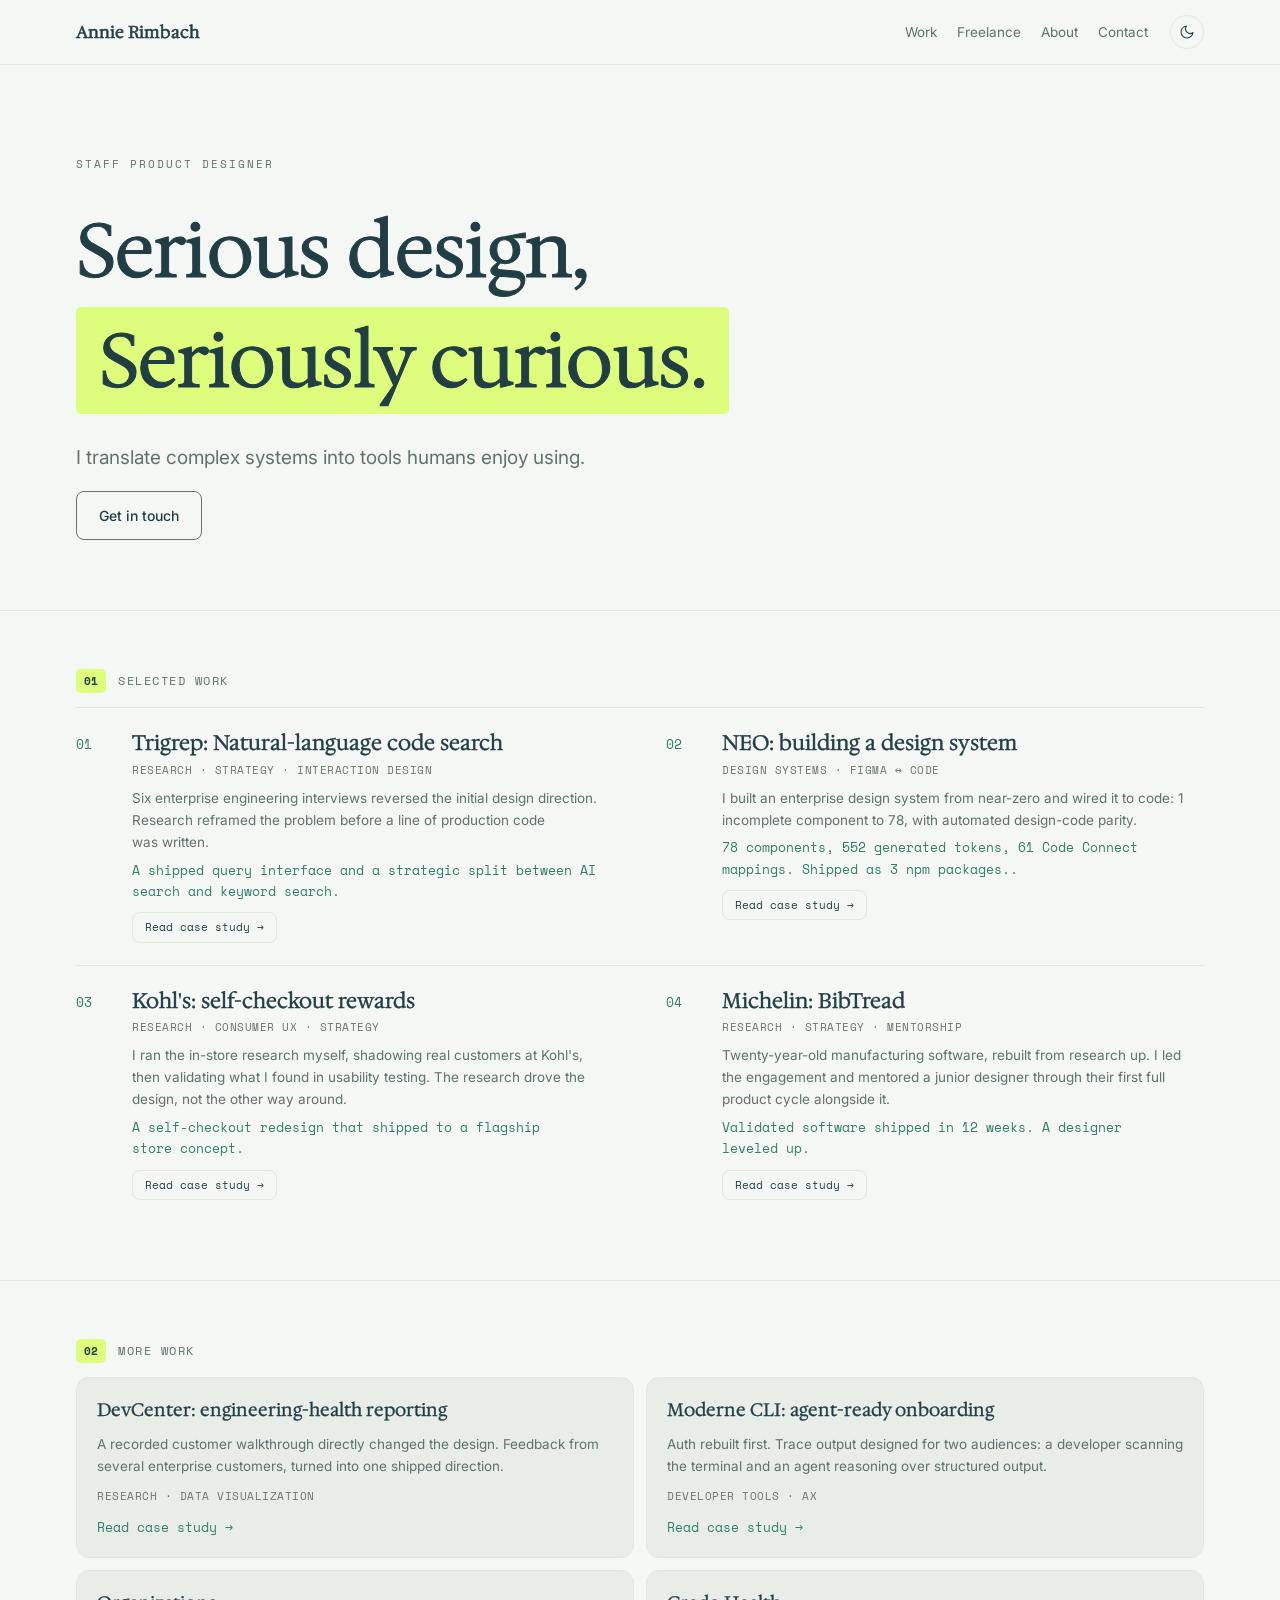
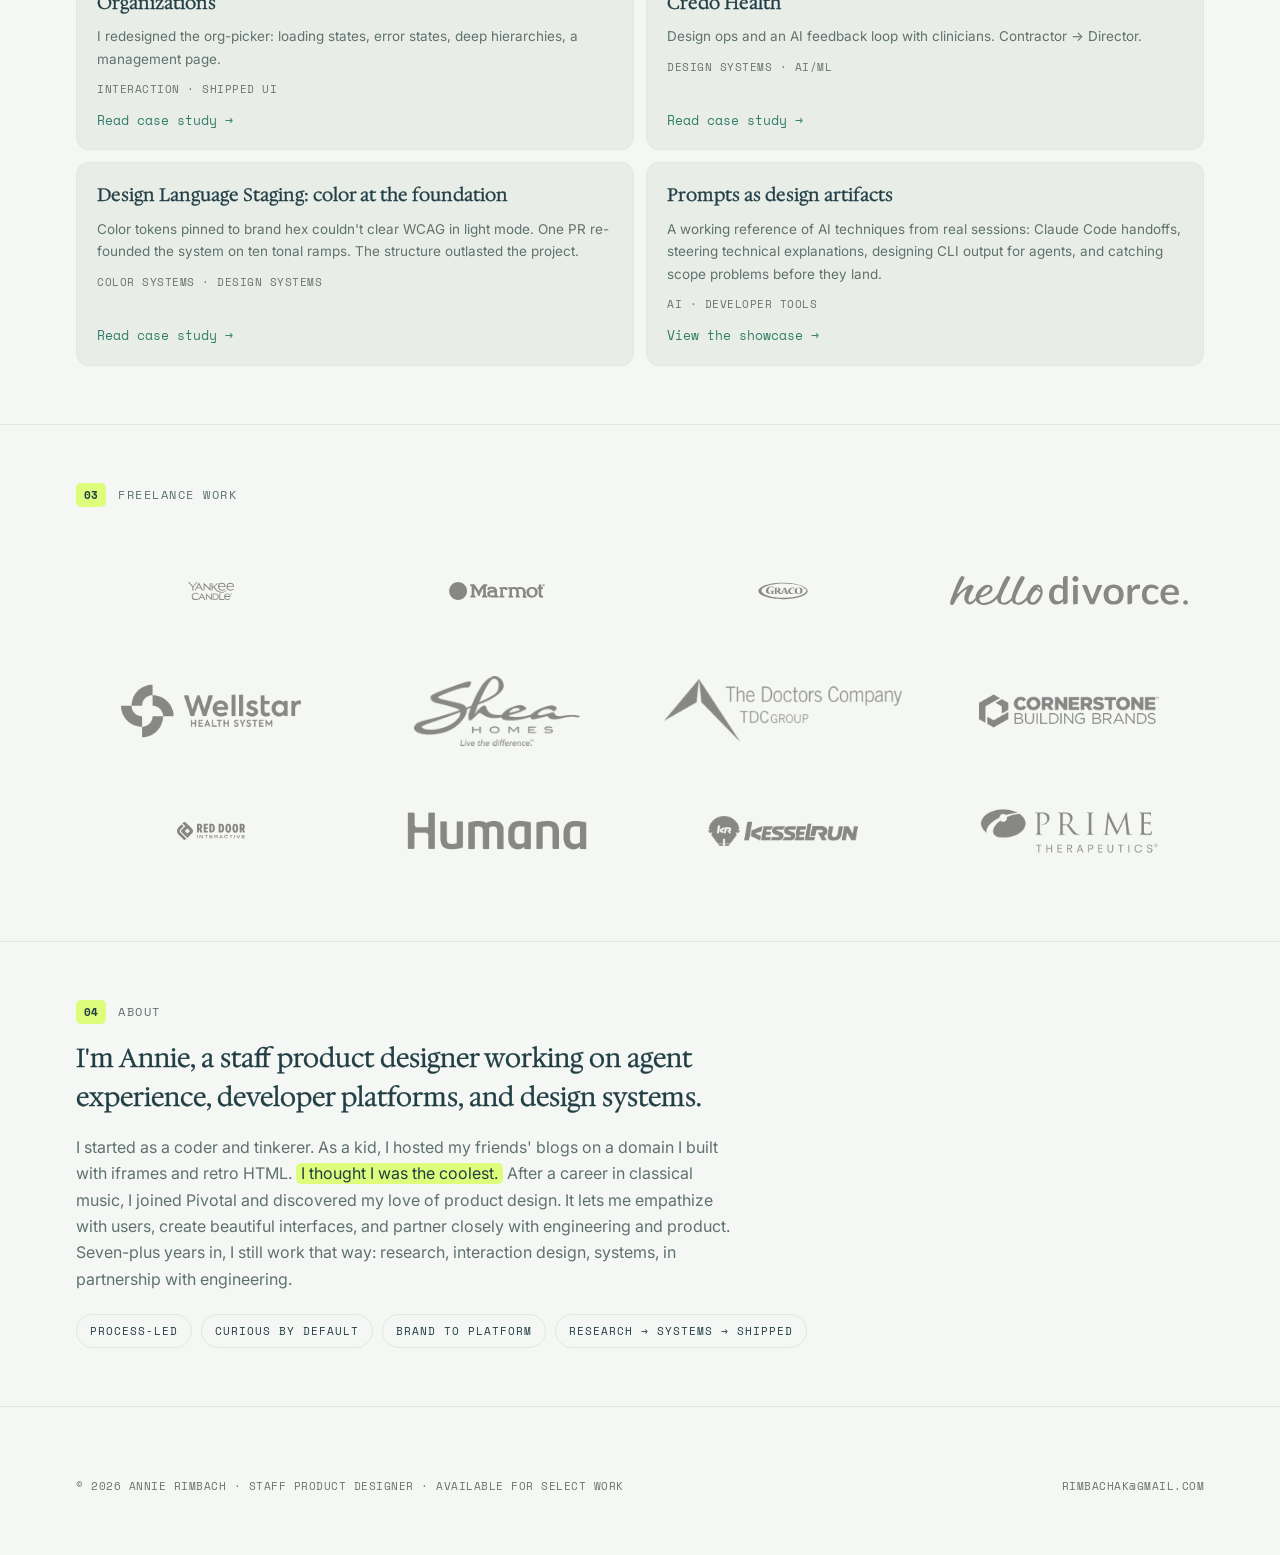
==== index.html @ a522cfd7 "Reduce Yankee Candle, Marmot, Graco, Red Door logos by 75% Co-Authored-By: Claude Sonnet 4.6 <norepl" ====
<!DOCTYPE html>
<html lang="en" data-theme="light">
<head>
<meta charset="UTF-8">
<meta name="viewport" content="width=device-width, initial-scale=1.0">
<title>Annie Rimbach · Product Designer</title>
<meta name="description" content="Annie Rimbach designs complex tools for humans: enterprise platforms, AI experiences, and the design infrastructure underneath.">
<meta name="theme-color" content="#15302A">
<link rel="preconnect" href="https://fonts.googleapis.com">
<link rel="preconnect" href="https://fonts.gstatic.com" crossorigin>
<link href="https://fonts.googleapis.com/css2?family=Hedvig+Letters+Serif&family=Inter:wght@400;500;600&family=Space+Mono:wght@400;700&display=swap" rel="stylesheet">
<style>
  :root{
    --bg:#F5F7F4; --surface:#E9EDE8; --ink:#203E44; --muted:#5E726E; --muted2:#69746D;
    --line:#E2E7E1; --lime:#DEFD7C; --node:#317E6A; --btnText:#F5F7F4;
  }
  [data-theme="dark"]{
    --bg:#15302A; --surface:#1C3A33; --ink:#EAF1EC; --muted:#9FBDB2; --muted2:#8EA9A0;
    --line:#2A463F; --lime:#DEFD7C; --node:#7FD8B8; --btnText:#15302A;
  }
  *{box-sizing:border-box}
  html{scroll-behavior:smooth}
  body{margin:0;background:var(--bg);color:var(--ink);font-family:'Inter',sans-serif;font-size:16px;line-height:1.65;-webkit-font-smoothing:antialiased;transition:background .35s ease,color .35s ease}
  .wrap{width:100%;max-width:1240px;margin:0 auto;padding:0 clamp(20px,6vw,56px)}
  a{color:inherit;text-decoration:none}
  h1,h2,h3,h4,h5{text-wrap:balance}
  p,li{text-wrap:pretty}
  .hl{background:var(--lime);color:#203E44;padding:0.03em 0.3em;border-radius:5px;-webkit-box-decoration-break:clone;box-decoration-break:clone}
  .uline{background:linear-gradient(var(--lime),var(--lime)) no-repeat;background-position:0 92%;background-size:100% 0.18em}

  /* NAV */
  header{position:sticky;top:0;z-index:20;backdrop-filter:blur(8px);background:color-mix(in srgb,var(--bg) 86%,transparent);border-bottom:0.5px solid var(--line)}
  nav{display:flex;justify-content:space-between;align-items:center;padding:15px 0}
  .brand{font-family:'Hedvig Letters Serif',serif;font-size:17px;-webkit-text-stroke:0.55px var(--ink);paint-order:stroke fill}
  .navright{display:flex;align-items:center;gap:22px}
  .navlinks{display:flex;gap:20px;font-size:13.5px;color:var(--muted)}
  .navlinks a:hover{color:var(--ink)}
  .toggle{display:inline-flex;align-items:center;justify-content:center;width:34px;height:34px;border:1px solid var(--line);border-radius:50%;background:transparent;color:var(--ink);cursor:pointer}
  .toggle:hover{background:var(--surface)}
  .toggle svg{width:16px;height:16px}

  /* HERO */
  .hero{padding-top:84px;padding-bottom:70px}
  .kicker{font-family:'Space Mono',monospace;font-size:11px;letter-spacing:2px;text-transform:uppercase;color:var(--muted)}
  .hero h1{font-family:'Hedvig Letters Serif',serif;-webkit-text-stroke:1px var(--ink);paint-order:stroke fill;font-weight:400;font-size:clamp(40px,7.2vw,76px);line-height:1.45;letter-spacing:-0.6px;margin:20px 0 26px}
  .hero p.sub{font-size:clamp(16px,2.1vw,19px);color:var(--muted);max-width:620px;margin:0 0 18px}
  .btns{display:flex;gap:12px;align-items:center;flex-wrap:wrap}
  .btn{display:inline-flex;gap:8px;align-items:center;background:var(--ink);color:var(--btnText);font-size:14px;font-weight:500;padding:12px 22px;border-radius:8px;transition:transform .15s ease}
  .btn:hover{transform:translateY(-1px)}
  .btn.ghost{background:transparent;color:var(--ink);border:1px solid var(--muted2)}

  /* SECTION */
  section{padding:58px 0;border-top:0.5px solid var(--line)}
  .shead{display:flex;align-items:center;gap:12px;margin-bottom:14px}
  .shead .tick{display:none}
  .shead .n{font-family:'Space Mono',monospace;font-size:11px;font-weight:700;color:#203E44;background:var(--lime);border-radius:5px;padding:3px 8px;flex-shrink:0}
  .shead h2{font-family:'Space Mono',monospace;font-weight:400;font-size:12px;letter-spacing:1.5px;text-transform:uppercase;color:var(--muted);margin:0}
  .stitle{font-family:'Hedvig Letters Serif',serif;-webkit-text-stroke:0.7px var(--ink);paint-order:stroke fill;font-weight:400;font-size:clamp(26px,4vw,38px);line-height:1.3;letter-spacing:-0.3px;margin:0 0 8px;max-width:700px}
  .sintro{color:var(--muted);max-width:580px;margin:0 0 30px}

  /* FEATURED WORK */
  .work .wgrid{border-top:0.5px solid var(--line);margin-top:8px}
  .work .wpair{display:grid;grid-template-columns:1fr 1fr;gap:0 52px}
  .work .wpair+.wpair{border-top:0.5px solid var(--line)}
  .work .row{display:grid;grid-template-columns:40px 1fr;gap:16px;align-items:start;padding:22px 0}
  .work .wn{font-family:'Space Mono',monospace;font-size:13px;color:var(--node);padding-top:4px}
  .work .wt{font-family:'Hedvig Letters Serif',serif;font-size:clamp(17px,2vw,21px);-webkit-text-stroke:0.4px var(--ink);paint-order:stroke fill;line-height:1.25;margin:0 0 4px}
  .work .wtags{font-family:'Space Mono',monospace;font-size:11px;letter-spacing:0.5px;color:var(--muted2);text-transform:uppercase;margin:0 0 8px}
  .work .wd{font-size:13.5px;color:var(--muted);margin:0}
  .work .woc{font-family:'Space Mono',monospace;font-size:13px;color:var(--node);margin:6px 0 0}
  .work .wlinks{display:flex;gap:8px;flex-wrap:wrap;margin-top:10px}
  .work .wlinks a{font-family:'Space Mono',monospace;font-size:11px;color:var(--ink);border:1px solid var(--line);border-radius:8px;padding:5px 12px;transition:.15s}
  .work .wlinks a:hover{border-color:var(--node);color:var(--node)}
  /* MORE WORK GRID */
  .more{display:grid;grid-template-columns:1fr 1fr;gap:12px;margin-top:6px}
  .mrow{background:var(--surface);border:0.5px solid var(--line);border-radius:13px;padding:18px 20px;transition:.16s;position:relative;overflow:hidden;display:flex;flex-direction:column}
  .mrow:hover{transform:translateY(-2px)}
  .mrow h4{font-family:'Hedvig Letters Serif',serif;font-weight:400;font-size:18px;-webkit-text-stroke:0.3px var(--ink);paint-order:stroke fill;margin:0}
  .mrow p{font-size:13.5px;color:var(--muted);margin:7px 0 0}
  .mrow .t{font-family:'Space Mono',monospace;font-size:11px;letter-spacing:0.5px;text-transform:uppercase;color:var(--muted2);margin-top:10px}
  .mrow a.full{font-family:'Space Mono',monospace;font-size:13px;color:var(--node);display:inline-block;margin-top:auto;padding-top:12px}

  /* BRAND LIST */
  .blist{border-top:0.5px solid var(--line);margin-top:20px}
  .bitem{padding:16px 0;border-bottom:0.5px solid var(--line)}
  .bitem h4{font-family:'Hedvig Letters Serif',serif;font-weight:400;font-size:17px;-webkit-text-stroke:0.3px var(--ink);paint-order:stroke fill;margin:0 0 5px}
  .bitem p{font-size:13.5px;color:var(--muted);margin:0 0 8px}
  .bitem .t{font-family:'Space Mono',monospace;font-size:11px;letter-spacing:0.5px;text-transform:uppercase;color:var(--muted2)}

  /* ABOUT */
  .about .lead{font-family:'Hedvig Letters Serif',serif;font-weight:400;font-size:clamp(20px,3vw,26px);line-height:1.5;-webkit-text-stroke:0.3px var(--ink);paint-order:stroke fill;max-width:740px;margin:0 0 18px}
  .about p.body{color:var(--muted);max-width:660px;margin:0 0 10px}
  .chips{display:flex;flex-wrap:wrap;gap:9px;margin-top:22px}
  .chip{font-family:'Space Mono',monospace;font-size:11px;text-transform:uppercase;letter-spacing:1px;border:0.5px solid var(--line);border-radius:30px;padding:7px 13px;color:var(--ink)}

  /* LOGO GRID */
  .logo-grid{display:grid;grid-template-columns:repeat(4,1fr);gap:1rem;margin-top:2rem}
  .logo-tile{display:flex;align-items:center;justify-content:center;padding:1rem}
  .logo-img-wrap{display:flex;align-items:center;justify-content:center;width:100%}
  .logo-img-wrap img{width:100%;height:72px;object-fit:contain;filter:brightness(0) opacity(0.45)}
  [data-theme="dark"] .logo-img-wrap img{filter:brightness(0) invert(1) opacity(0.5)}
  .logo-fallback{font-size:.8rem;font-weight:600;color:var(--muted);text-align:center}
  .logo-img-wrap img+.logo-fallback{display:none}
  @media(max-width:768px){.logo-grid{grid-template-columns:repeat(2,1fr)}}

  footer{border-top:0.5px solid var(--line);padding:46px 0 60px}
  .fgrid{display:flex;justify-content:space-between;align-items:flex-end;gap:24px;flex-wrap:wrap}
  .fbig{font-family:'Hedvig Letters Serif',serif;-webkit-text-stroke:0.7px var(--ink);paint-order:stroke fill;font-size:clamp(24px,4vw,34px);line-height:1.3;letter-spacing:-0.3px;max-width:520px}
  .fmeta{display:flex;justify-content:space-between;align-items:center;font-family:'Space Mono',monospace;font-size:11px;color:var(--muted2);letter-spacing:0.5px;text-transform:uppercase;margin-top:24px;flex-wrap:wrap;gap:8px}
  .fmeta a{color:var(--muted2)}
  .fmeta a:hover{color:var(--ink)}

  @media(max-width:860px){
    .more{grid-template-columns:1fr}
    .work .wpair{grid-template-columns:1fr}
  }
  @media(max-width:680px){
    .navlinks{display:none}
    .hero{padding-top:54px;padding-bottom:48px}
  }
</style>
</head>
<body>

<header>
  <div class="wrap">
    <nav>
      <a href="#top" class="brand">Annie Rimbach</a>
      <div class="navright">
        <div class="navlinks">
          <a href="#work">Work</a>
          <a href="#brand">Freelance</a>
          <a href="#about">About</a>
          <a href="mailto:rimbachak@gmail.com">Contact</a>
        </div>
        <button class="toggle" id="themeToggle" aria-label="Toggle dark mode">
          <svg viewBox="0 0 24 24" fill="none" stroke="currentColor" stroke-width="1.6" stroke-linecap="round" stroke-linejoin="round"><path d="M21 12.79A9 9 0 1 1 11.21 3 7 7 0 0 0 21 12.79z"/></svg>
        </button>
      </div>
    </nav>
  </div>
</header>

<a id="top"></a>

<main>
  <!-- HERO -->
  <div class="wrap hero">
    <span class="kicker">Staff product designer</span>
    <h1>Serious design,<br><span class="hl">Seriously curious.</span></h1>
    <p class="sub">I translate complex systems into tools humans enjoy using.</p>
    <div class="btns">
      <a class="btn ghost" href="mailto:rimbachak@gmail.com">Get in touch</a>
    </div>
  </div>

  <!-- FEATURED WORK -->
  <section id="work" class="work">
    <div class="wrap">
      <div class="shead"><span class="tick"></span><span class="n">01</span><h2>Selected work</h2></div>

      <div class="wgrid">
        <div class="wpair">
          <div class="row">
            <span class="wn">01</span>
            <div>
              <p class="wt">Trigrep: Natural-language code search</p>
              <p class="wtags">Research · Strategy · Interaction design</p>
              <p class="wd">Six enterprise engineering interviews reversed the initial design direction. Research reframed the problem before a line of production code was written.</p>
              <p class="woc">A shipped query interface and a strategic split between AI search and keyword search.</p>
              <div class="wlinks">
                <a href="trigrep.html">Read case study →</a>
              </div>
            </div>
          </div>
          <div class="row">
            <span class="wn">02</span>
            <div>
              <p class="wt">NEO: building a design system</p>
              <p class="wtags">Design systems · Figma ↔ code</p>
              <p class="wd">I built an enterprise design system from near-zero and wired it to code: 1 incomplete component to 78, with automated design-code parity.</p>
              <p class="woc">78 components, 552 generated tokens, 61 Code Connect mappings. Shipped as 3 npm packages..</p>
              <div class="wlinks"><a href="neo.html">Read case study →</a></div>
            </div>
          </div>
        </div>
        <div class="wpair">
          <div class="row">
            <span class="wn">03</span>
            <div>
              <p class="wt">Kohl's: self-checkout rewards</p>
              <p class="wtags">Research · Consumer UX · Strategy</p>
              <p class="wd">I ran the in-store research myself, shadowing real customers at Kohl's, then validating what I found in usability testing. The research drove the design, not the other way around.</p>
              <p class="woc">A self-checkout redesign that shipped to a flagship store concept.</p>
              <div class="wlinks"><a href="kohls.html">Read case study →</a></div>
            </div>
          </div>
          <div class="row">
            <span class="wn">04</span>
            <div>
              <p class="wt">Michelin: BibTread</p>
              <p class="wtags">Research · Strategy · Mentorship</p>
              <p class="wd">Twenty-year-old manufacturing software, rebuilt from research up. I led the engagement and mentored a junior designer through their first full product cycle alongside it.</p>
              <p class="woc">Validated software shipped in 12 weeks. A designer leveled up.</p>
              <div class="wlinks"><a href="michelin.html">Read case study →</a></div>
            </div>
          </div>
        </div>
      </div>
    </div>
  </section>

  <!-- MORE WORK -->
  <section id="more">
    <div class="wrap">
      <div class="shead"><span class="tick"></span><span class="n">02</span><h2>More work</h2></div>
      <div class="more">
        <div class="mrow">
          <h4>DevCenter: engineering-health reporting</h4>
          <p>A recorded customer walkthrough directly changed the design. Feedback from several enterprise customers, turned into one shipped direction.</p>
          <div class="t">Research · Data visualization</div>
          <a class="full" href="devcenter.html">Read case study →</a>
        </div>
        <div class="mrow">
          <h4>Moderne CLI: agent-ready onboarding</h4>
          <p>Auth rebuilt first. Trace output designed for two audiences: a developer scanning the terminal and an agent reasoning over structured output.</p>
          <div class="t">Developer tools · AX</div>
          <a class="full" href="cli.html">Read case study →</a>
        </div>
        <div class="mrow">
          <h4>Organizations</h4>
          <p>I redesigned the org-picker: loading states, error states, deep hierarchies, a management page.</p>
          <div class="t">Interaction · Shipped UI</div>
          <a class="full" href="organizations.html">Read case study →</a>
        </div>
        <div class="mrow">
          <h4>Credo Health</h4>
          <p>Design ops and an AI feedback loop with clinicians. Contractor → Director.</p>
          <div class="t">Design systems · AI/ML</div>
          <a class="full" href="credohealth.html">Read case study →</a>
        </div>
        <div class="mrow">
          <h4>Design Language Staging: color at the foundation</h4>
          <p>Color tokens pinned to brand hex couldn't clear WCAG in light mode. One PR re-founded the system on ten tonal ramps. The structure outlasted the project.</p>
          <div class="t">Color systems · Design systems</div>
          <a class="full" href="dsx.html">Read case study →</a>
        </div>
        <div class="mrow">
          <h4>Prompts as design artifacts</h4>
          <p>A working reference of AI techniques from real sessions: Claude Code handoffs, steering technical explanations, designing CLI output for agents, and catching scope problems before they land.</p>
          <div class="t">AI · Developer tools</div>
          <a class="full" href="prompts.html">View the showcase →</a>
        </div>
      </div>
    </div>
  </section>

  <!-- BRAND & FREELANCE WORK -->
  <section id="brand">
    <div class="wrap">
      <div class="shead"><span class="tick"></span><span class="n">03</span><h2>Freelance work</h2></div>
      <div class="logo-grid">
        <div class="logo-tile"><div class="logo-img-wrap"><img src="assets/logos/yankee-candle.svg" alt="Yankee Candle" loading="lazy" style="height:18px"><span class="logo-fallback">Yankee Candle</span></div></div>
        <div class="logo-tile"><div class="logo-img-wrap"><img src="assets/logos/marmot.svg" alt="Marmot" loading="lazy" style="height:18px"><span class="logo-fallback">Marmot</span></div></div>
        <div class="logo-tile"><div class="logo-img-wrap"><img src="assets/logos/graco.svg" alt="Graco" loading="lazy" style="height:18px"><span class="logo-fallback">Graco</span></div></div>
        <div class="logo-tile"><div class="logo-img-wrap"><img src="assets/logos/hello-divorce.svg" alt="Hello Divorce" loading="lazy"><span class="logo-fallback">Hello Divorce</span></div></div>
        <div class="logo-tile"><div class="logo-img-wrap"><img src="assets/logos/wellstar.png" alt="Wellstar" loading="lazy"><span class="logo-fallback">Wellstar</span></div></div>
        <div class="logo-tile"><div class="logo-img-wrap"><img src="assets/logos/shea-homes.png" alt="Shea Homes" loading="lazy"><span class="logo-fallback">Shea Homes</span></div></div>
        <div class="logo-tile"><div class="logo-img-wrap"><img src="assets/logos/doctors-company.webp" alt="The Doctors Company" loading="lazy"><span class="logo-fallback">The Doctors Company</span></div></div>
<div class="logo-tile"><div class="logo-img-wrap"><img src="assets/logos/cornerstone.png" alt="Cornerstone Building Brands" loading="lazy"><span class="logo-fallback">Cornerstone Building Brands</span></div></div>
        <div class="logo-tile"><div class="logo-img-wrap"><img src="assets/logos/red-door.svg" alt="Red Door Interactive" loading="lazy" style="height:18px"><span class="logo-fallback">Red Door Interactive</span></div></div>
        <div class="logo-tile"><div class="logo-img-wrap"><img src="assets/logos/humana.png" alt="Humana" loading="lazy"><span class="logo-fallback">Humana</span></div></div>
        <div class="logo-tile"><div class="logo-img-wrap"><img src="assets/logos/kessel-run.png" alt="Kessel Run (USAF)" loading="lazy"><span class="logo-fallback">Kessel Run</span></div></div>
        <div class="logo-tile"><div class="logo-img-wrap"><img src="assets/logos/prime-therapeutics.png" alt="Prime Therapeutics" loading="lazy"><span class="logo-fallback">Prime Therapeutics</span></div></div>
      </div>
    </div>
  </section>

<!-- ABOUT -->
  <section id="about" class="about">
    <div class="wrap">
      <div class="shead"><span class="tick"></span><span class="n">04</span><h2>About</h2></div>
      <p class="lead">I'm Annie, a staff product designer working on agent experience, developer platforms, and design systems.</p>
      <p class="body">I started as a coder and tinkerer. As a kid, I hosted my friends' blogs on a domain I built with iframes and retro HTML. <span class="hl">I&nbsp;thought I was the coolest.</span> After a career in classical music, I joined Pivotal and discovered my love of product design. It lets me empathize with users, create beautiful interfaces, and partner closely with engineering and product. Seven-plus years in, I still work that way: research, interaction design, systems, in partnership with engineering.</p>
      <div class="chips">
        <span class="chip">Process-led</span>
        <span class="chip">Curious by default</span>
        <span class="chip">Brand to platform</span>
        <span class="chip">Research → systems → shipped</span>
      </div>
    </div>
  </section>


</main>

<footer>
  <div class="wrap">
    <div class="fmeta">
      <span>© 2026 Annie Rimbach · Staff product designer · Available for select work</span>
      <a href="mailto:rimbachak@gmail.com">rimbachak@gmail.com</a>
    </div>
  </div>
</footer>

<script>
  (function(){
    var root=document.documentElement, btn=document.getElementById('themeToggle');
    var sun='<svg viewBox="0 0 24 24" fill="none" stroke="currentColor" stroke-width="1.6" stroke-linecap="round" stroke-linejoin="round"><circle cx="12" cy="12" r="4"/><path d="M12 2v2M12 20v2M4.9 4.9l1.4 1.4M17.7 17.7l1.4 1.4M2 12h2M20 12h2M4.9 19.1l1.4-1.4M17.7 6.3l1.4-1.4"/></svg>';
    var moon='<svg viewBox="0 0 24 24" fill="none" stroke="currentColor" stroke-width="1.6" stroke-linecap="round" stroke-linejoin="round"><path d="M21 12.79A9 9 0 1 1 11.21 3 7 7 0 0 0 21 12.79z"/></svg>';
    var saved=null;
    try{saved=localStorage.getItem('ar-theme');}catch(e){}
    if(!saved){saved=window.matchMedia&&window.matchMedia('(prefers-color-scheme: dark)').matches?'dark':'light';}
    apply(saved);
    btn.addEventListener('click',function(){apply(root.getAttribute('data-theme')==='dark'?'light':'dark');});
    function apply(t){root.setAttribute('data-theme',t);btn.innerHTML=(t==='dark')?sun:moon;try{localStorage.setItem('ar-theme',t);}catch(e){}}
  })();
</script>
</body>
</html>
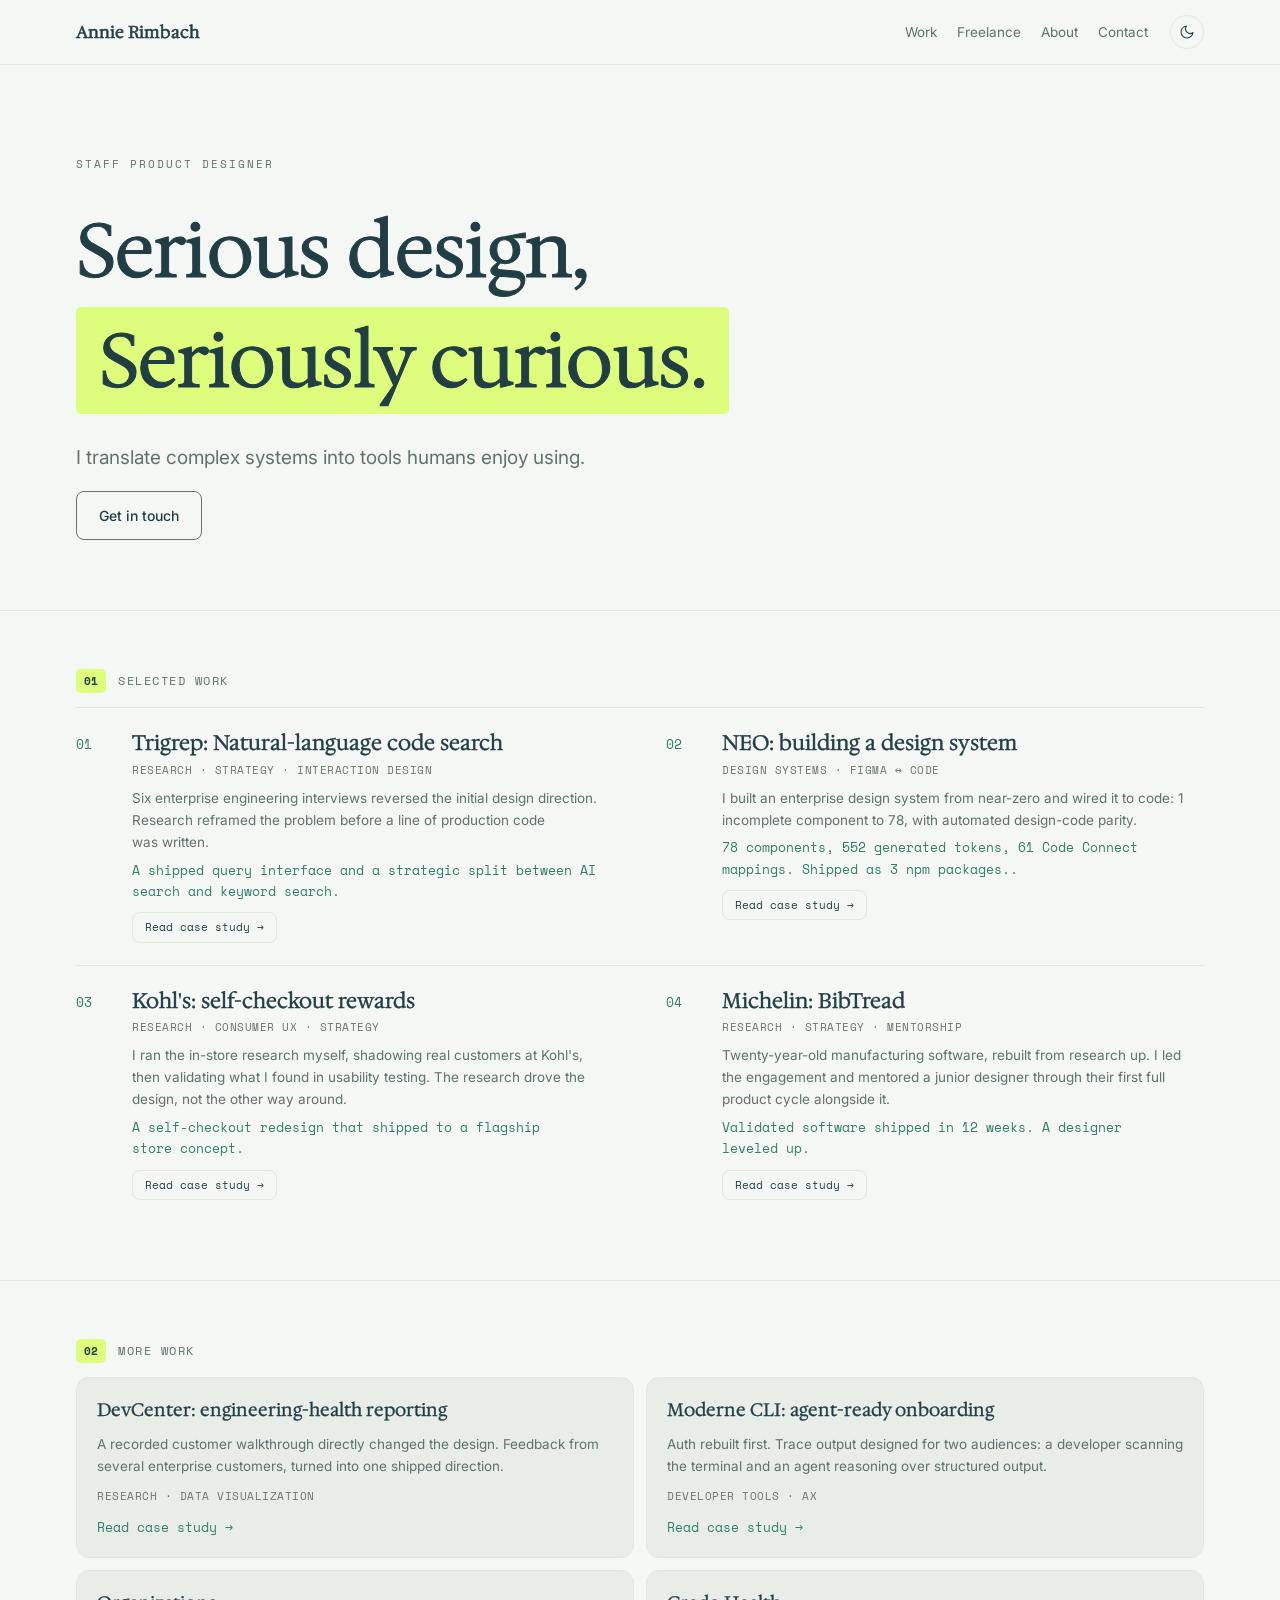
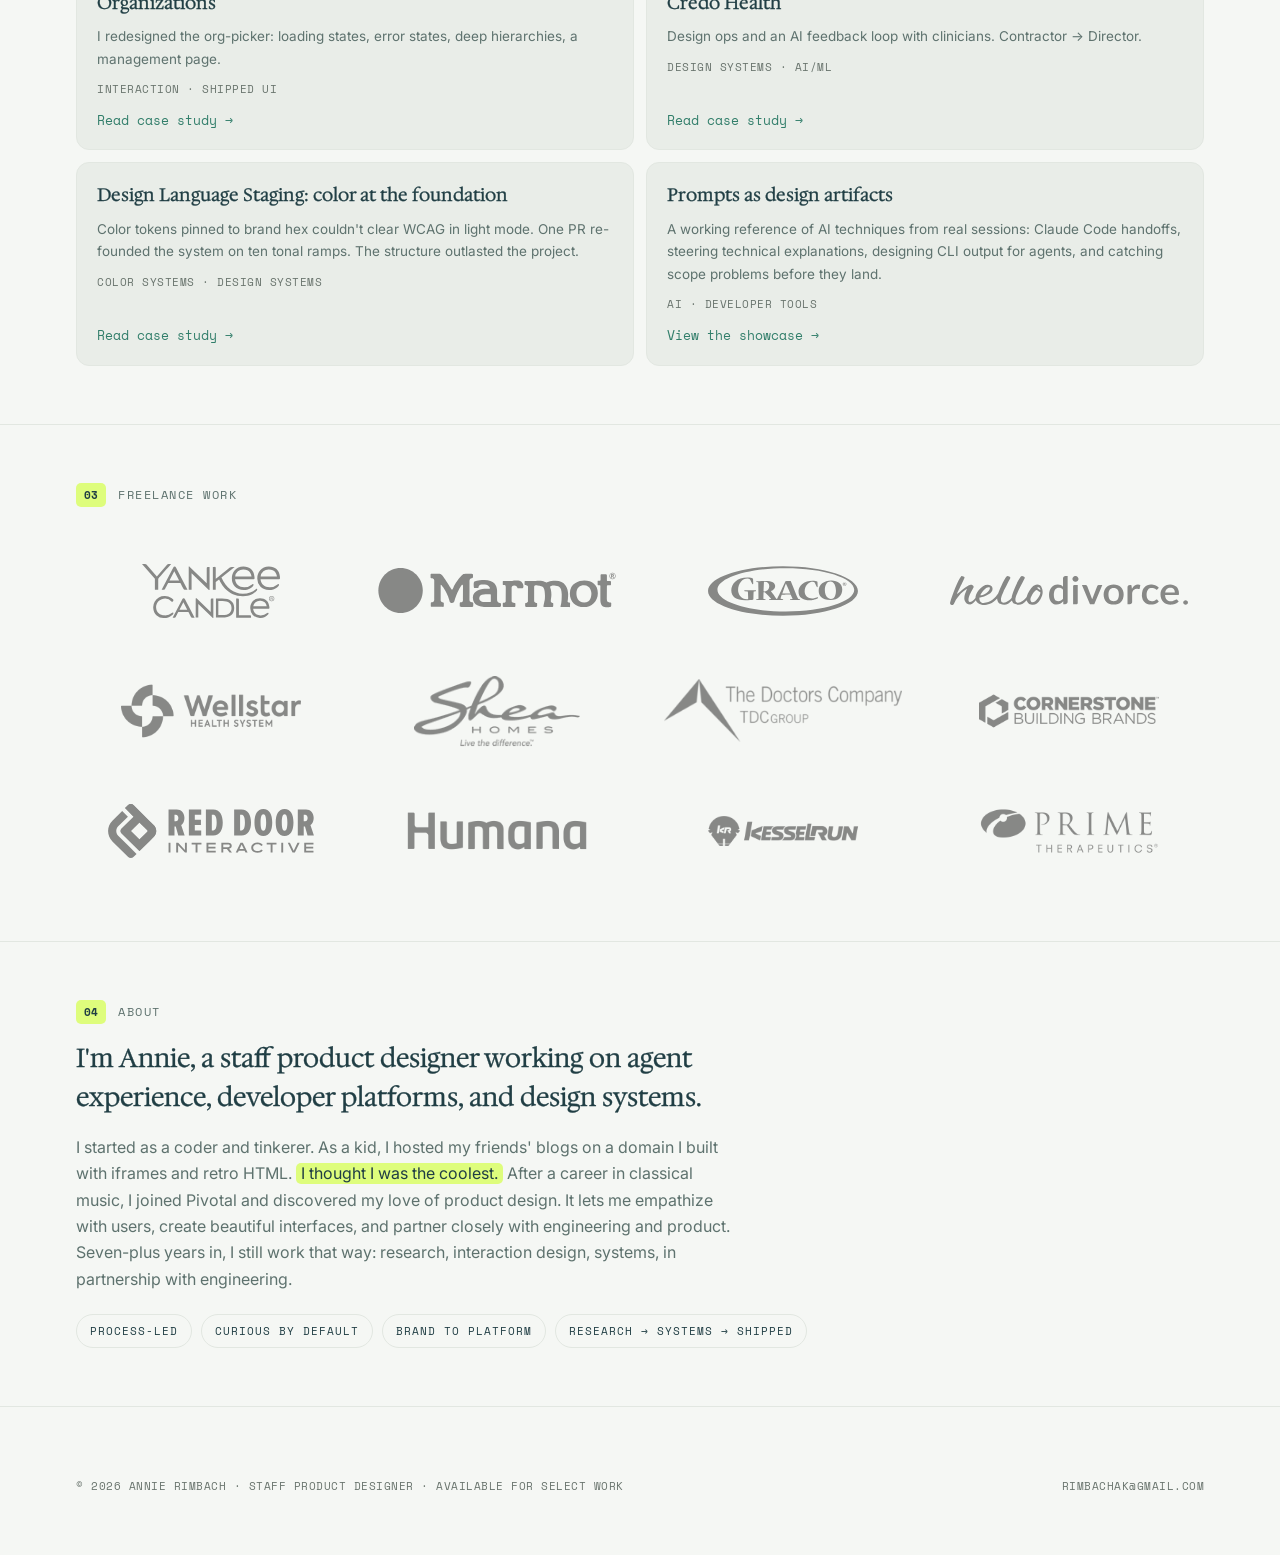
==== commit 1cf11075: "Reduce Yankee Candle, Marmot, Graco, Red Door by 25% (54px) Co-Authored-By: Claude Sonnet 4.6 <norep" ====
--- a/index.html
+++ b/index.html
@@ -260,15 +260,15 @@
     <div class="wrap">
       <div class="shead"><span class="tick"></span><span class="n">03</span><h2>Freelance work</h2></div>
       <div class="logo-grid">
-        <div class="logo-tile"><div class="logo-img-wrap"><img src="assets/logos/yankee-candle.svg" alt="Yankee Candle" loading="lazy" style="height:18px"><span class="logo-fallback">Yankee Candle</span></div></div>
-        <div class="logo-tile"><div class="logo-img-wrap"><img src="assets/logos/marmot.svg" alt="Marmot" loading="lazy" style="height:18px"><span class="logo-fallback">Marmot</span></div></div>
-        <div class="logo-tile"><div class="logo-img-wrap"><img src="assets/logos/graco.svg" alt="Graco" loading="lazy" style="height:18px"><span class="logo-fallback">Graco</span></div></div>
+        <div class="logo-tile"><div class="logo-img-wrap"><img src="assets/logos/yankee-candle.svg" alt="Yankee Candle" loading="lazy" style="height:54px"><span class="logo-fallback">Yankee Candle</span></div></div>
+        <div class="logo-tile"><div class="logo-img-wrap"><img src="assets/logos/marmot.svg" alt="Marmot" loading="lazy" style="height:54px"><span class="logo-fallback">Marmot</span></div></div>
+        <div class="logo-tile"><div class="logo-img-wrap"><img src="assets/logos/graco.svg" alt="Graco" loading="lazy" style="height:54px"><span class="logo-fallback">Graco</span></div></div>
         <div class="logo-tile"><div class="logo-img-wrap"><img src="assets/logos/hello-divorce.svg" alt="Hello Divorce" loading="lazy"><span class="logo-fallback">Hello Divorce</span></div></div>
         <div class="logo-tile"><div class="logo-img-wrap"><img src="assets/logos/wellstar.png" alt="Wellstar" loading="lazy"><span class="logo-fallback">Wellstar</span></div></div>
         <div class="logo-tile"><div class="logo-img-wrap"><img src="assets/logos/shea-homes.png" alt="Shea Homes" loading="lazy"><span class="logo-fallback">Shea Homes</span></div></div>
         <div class="logo-tile"><div class="logo-img-wrap"><img src="assets/logos/doctors-company.webp" alt="The Doctors Company" loading="lazy"><span class="logo-fallback">The Doctors Company</span></div></div>
 <div class="logo-tile"><div class="logo-img-wrap"><img src="assets/logos/cornerstone.png" alt="Cornerstone Building Brands" loading="lazy"><span class="logo-fallback">Cornerstone Building Brands</span></div></div>
-        <div class="logo-tile"><div class="logo-img-wrap"><img src="assets/logos/red-door.svg" alt="Red Door Interactive" loading="lazy" style="height:18px"><span class="logo-fallback">Red Door Interactive</span></div></div>
+        <div class="logo-tile"><div class="logo-img-wrap"><img src="assets/logos/red-door.svg" alt="Red Door Interactive" loading="lazy" style="height:54px"><span class="logo-fallback">Red Door Interactive</span></div></div>
         <div class="logo-tile"><div class="logo-img-wrap"><img src="assets/logos/humana.png" alt="Humana" loading="lazy"><span class="logo-fallback">Humana</span></div></div>
         <div class="logo-tile"><div class="logo-img-wrap"><img src="assets/logos/kessel-run.png" alt="Kessel Run (USAF)" loading="lazy"><span class="logo-fallback">Kessel Run</span></div></div>
         <div class="logo-tile"><div class="logo-img-wrap"><img src="assets/logos/prime-therapeutics.png" alt="Prime Therapeutics" loading="lazy"><span class="logo-fallback">Prime Therapeutics</span></div></div>
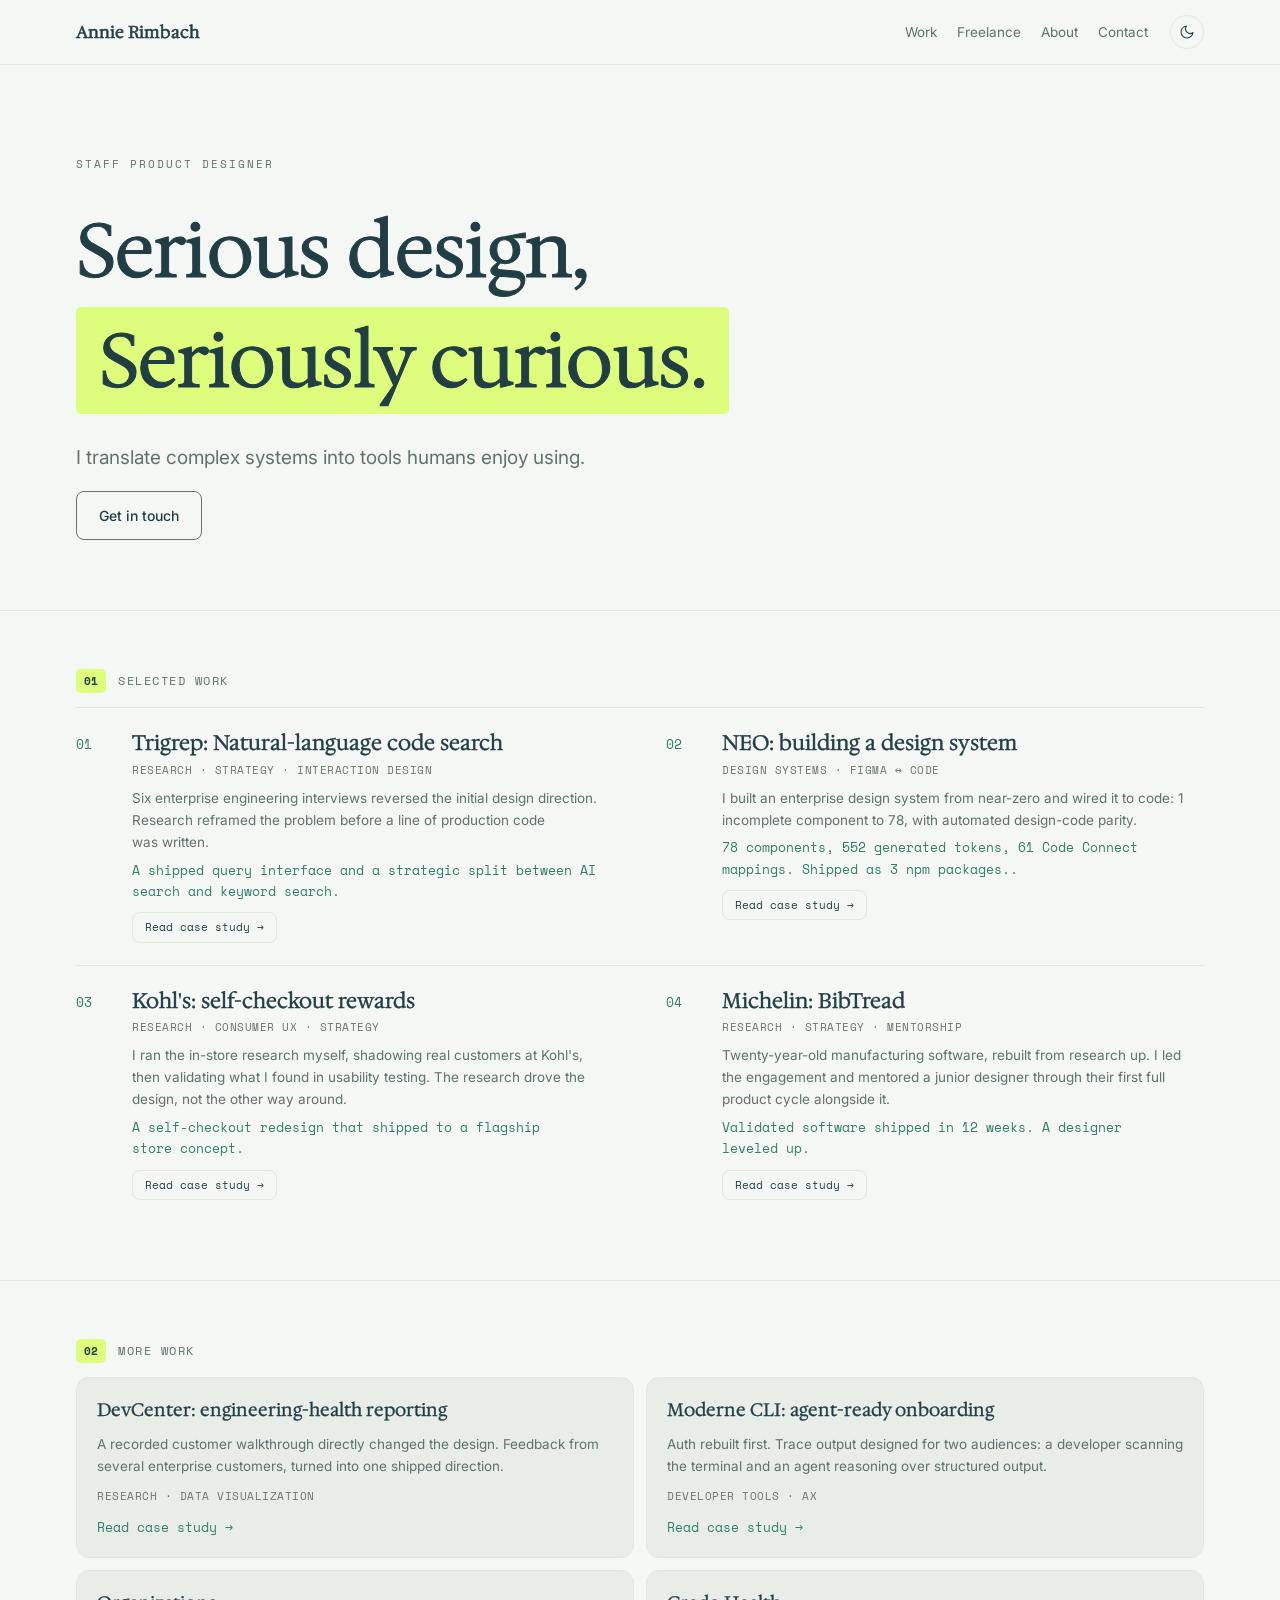
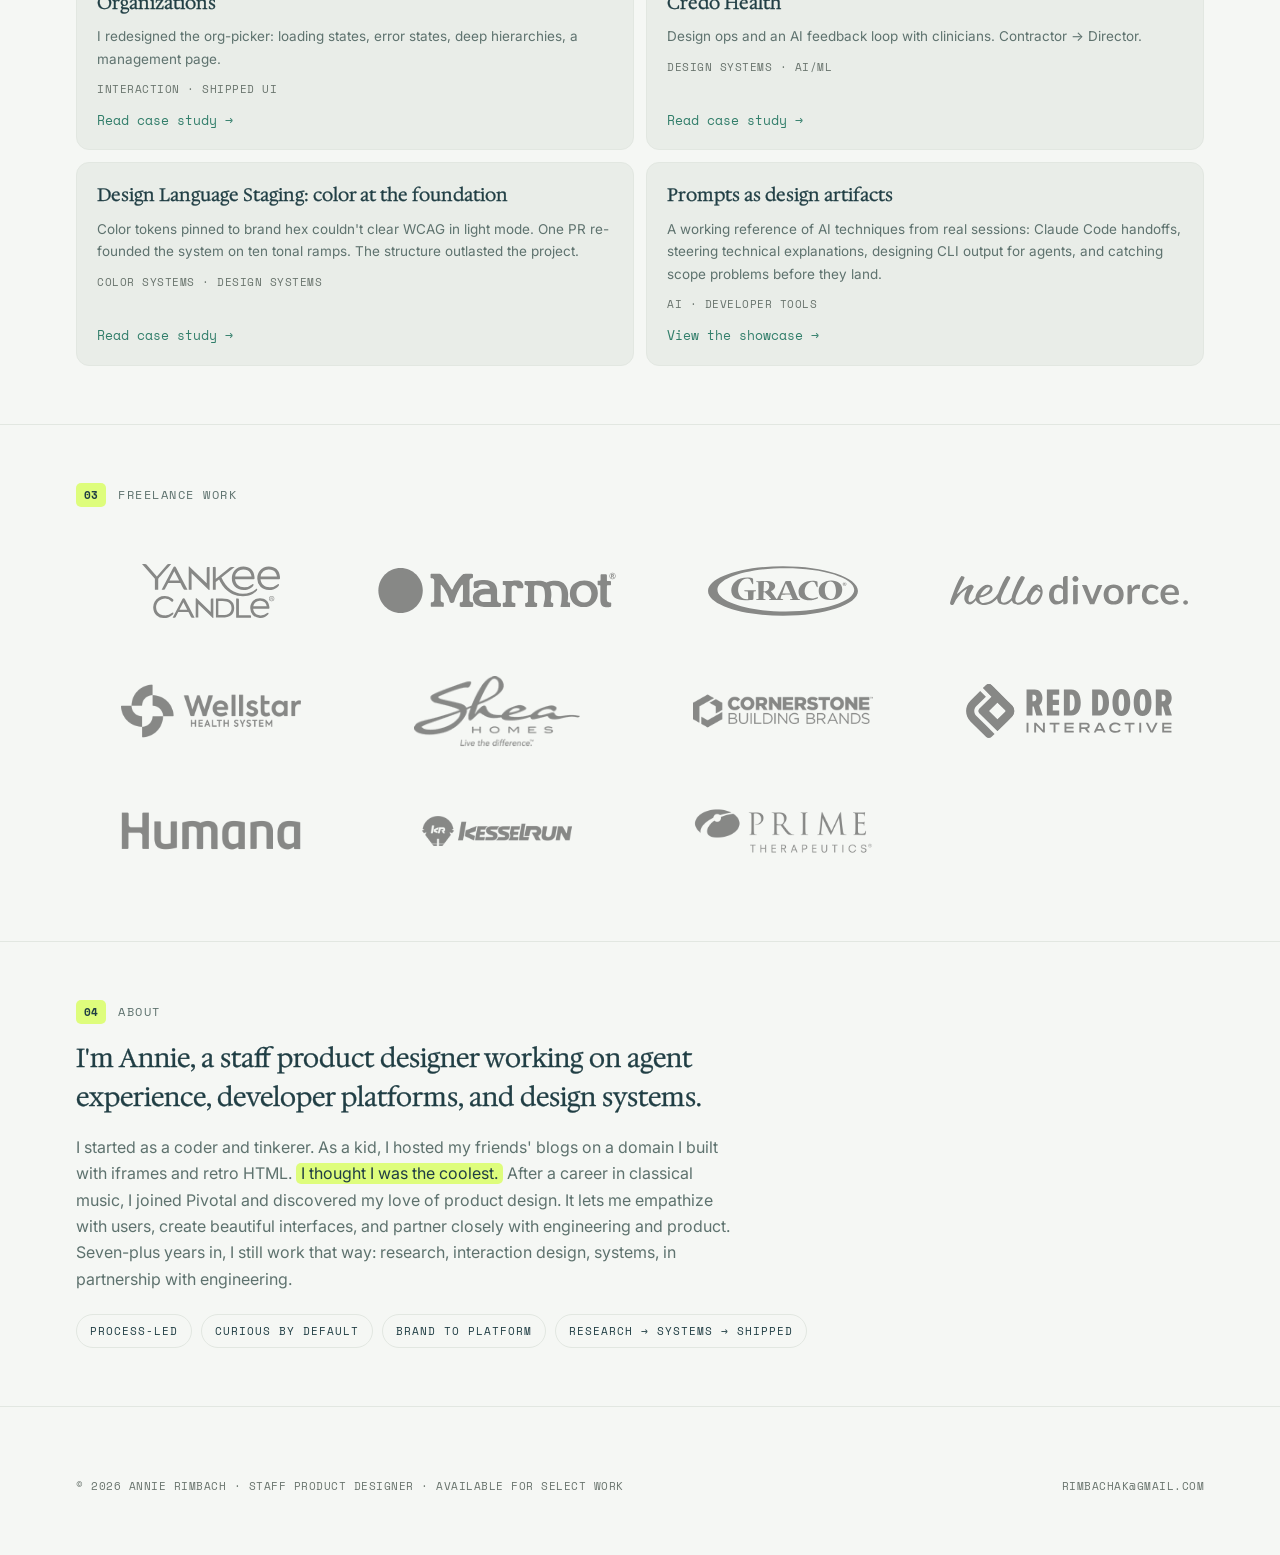
==== commit 47c99eff: "Remove Doctors Company from logo grid Co-Authored-By: Claude Sonnet 4.6 <noreply@anthropic.com>" ====
--- a/index.html
+++ b/index.html
@@ -266,7 +266,6 @@
         <div class="logo-tile"><div class="logo-img-wrap"><img src="assets/logos/hello-divorce.svg" alt="Hello Divorce" loading="lazy"><span class="logo-fallback">Hello Divorce</span></div></div>
         <div class="logo-tile"><div class="logo-img-wrap"><img src="assets/logos/wellstar.png" alt="Wellstar" loading="lazy"><span class="logo-fallback">Wellstar</span></div></div>
         <div class="logo-tile"><div class="logo-img-wrap"><img src="assets/logos/shea-homes.png" alt="Shea Homes" loading="lazy"><span class="logo-fallback">Shea Homes</span></div></div>
-        <div class="logo-tile"><div class="logo-img-wrap"><img src="assets/logos/doctors-company.webp" alt="The Doctors Company" loading="lazy"><span class="logo-fallback">The Doctors Company</span></div></div>
 <div class="logo-tile"><div class="logo-img-wrap"><img src="assets/logos/cornerstone.png" alt="Cornerstone Building Brands" loading="lazy"><span class="logo-fallback">Cornerstone Building Brands</span></div></div>
         <div class="logo-tile"><div class="logo-img-wrap"><img src="assets/logos/red-door.svg" alt="Red Door Interactive" loading="lazy" style="height:54px"><span class="logo-fallback">Red Door Interactive</span></div></div>
         <div class="logo-tile"><div class="logo-img-wrap"><img src="assets/logos/humana.png" alt="Humana" loading="lazy"><span class="logo-fallback">Humana</span></div></div>
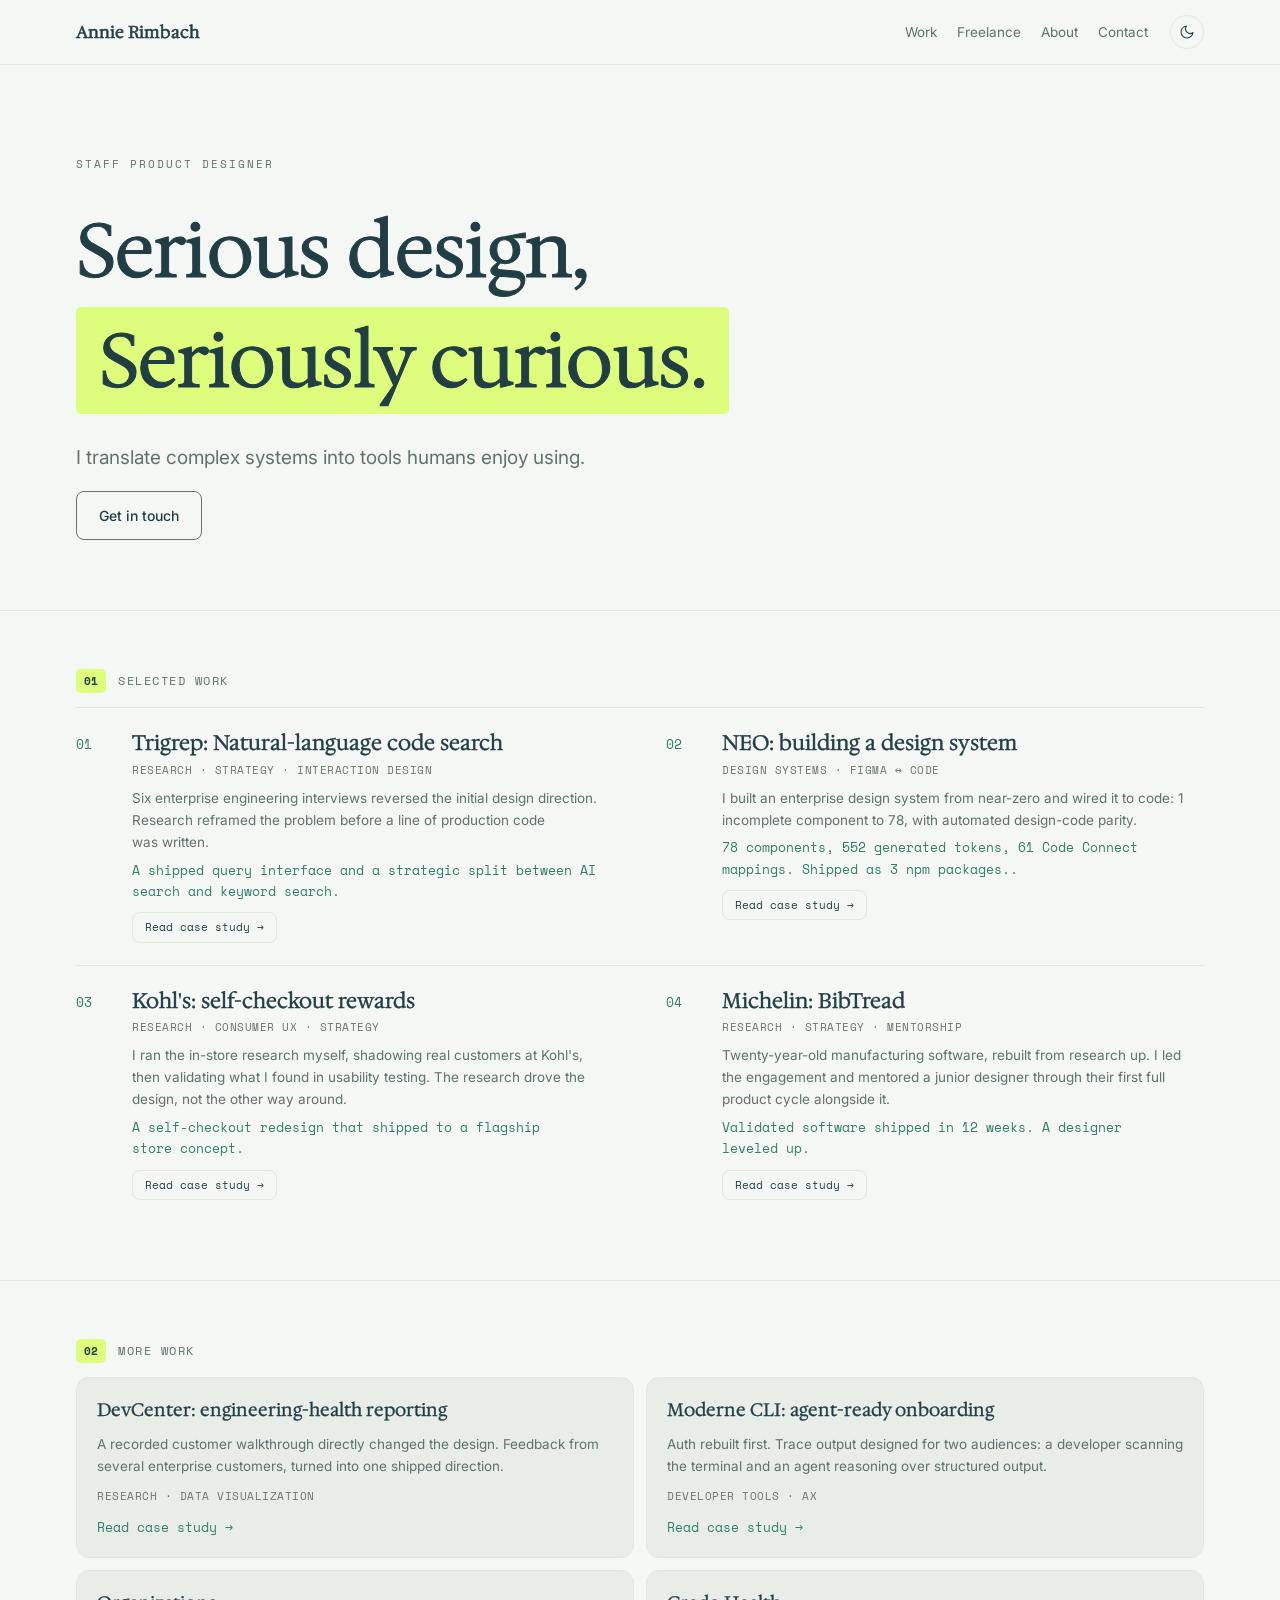
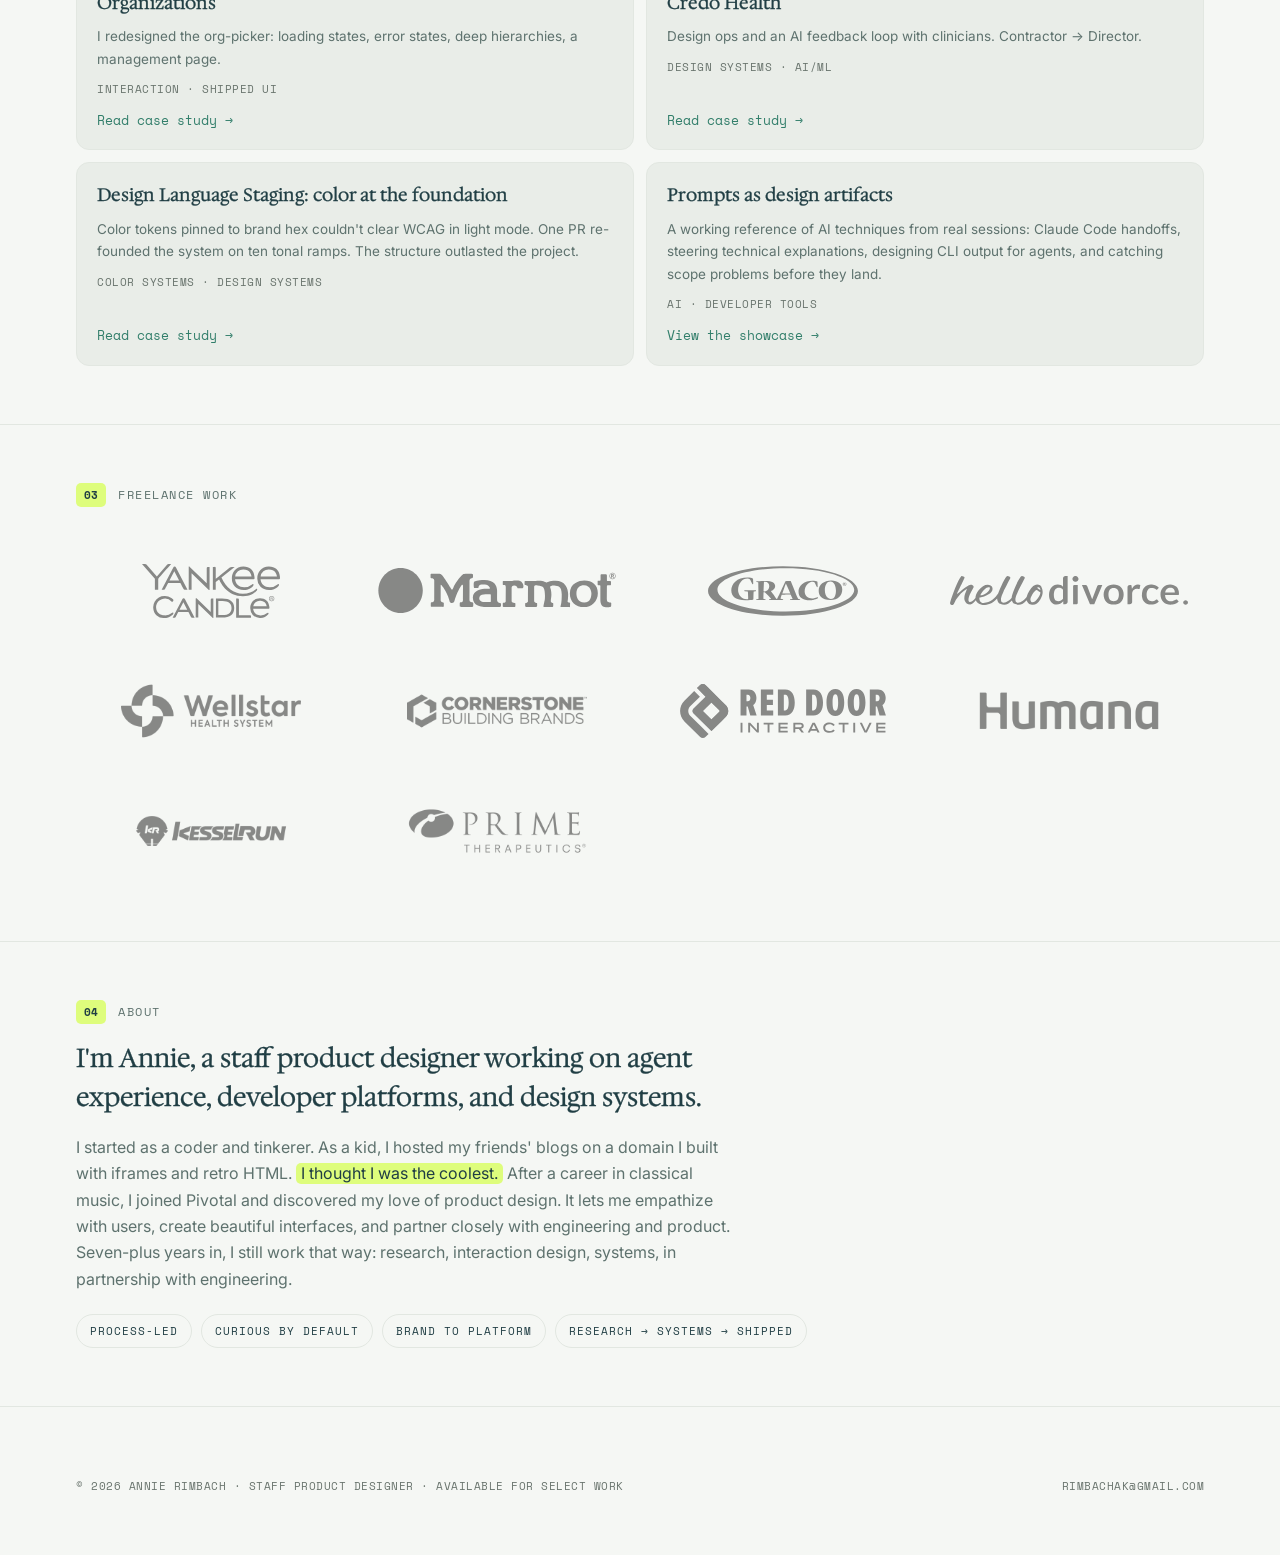
==== commit 7befd360: "Remove Shea Homes from logo grid Co-Authored-By: Claude Sonnet 4.6 <noreply@anthropic.com>" ====
--- a/index.html
+++ b/index.html
@@ -265,7 +265,6 @@
         <div class="logo-tile"><div class="logo-img-wrap"><img src="assets/logos/graco.svg" alt="Graco" loading="lazy" style="height:54px"><span class="logo-fallback">Graco</span></div></div>
         <div class="logo-tile"><div class="logo-img-wrap"><img src="assets/logos/hello-divorce.svg" alt="Hello Divorce" loading="lazy"><span class="logo-fallback">Hello Divorce</span></div></div>
         <div class="logo-tile"><div class="logo-img-wrap"><img src="assets/logos/wellstar.png" alt="Wellstar" loading="lazy"><span class="logo-fallback">Wellstar</span></div></div>
-        <div class="logo-tile"><div class="logo-img-wrap"><img src="assets/logos/shea-homes.png" alt="Shea Homes" loading="lazy"><span class="logo-fallback">Shea Homes</span></div></div>
 <div class="logo-tile"><div class="logo-img-wrap"><img src="assets/logos/cornerstone.png" alt="Cornerstone Building Brands" loading="lazy"><span class="logo-fallback">Cornerstone Building Brands</span></div></div>
         <div class="logo-tile"><div class="logo-img-wrap"><img src="assets/logos/red-door.svg" alt="Red Door Interactive" loading="lazy" style="height:54px"><span class="logo-fallback">Red Door Interactive</span></div></div>
         <div class="logo-tile"><div class="logo-img-wrap"><img src="assets/logos/humana.png" alt="Humana" loading="lazy"><span class="logo-fallback">Humana</span></div></div>
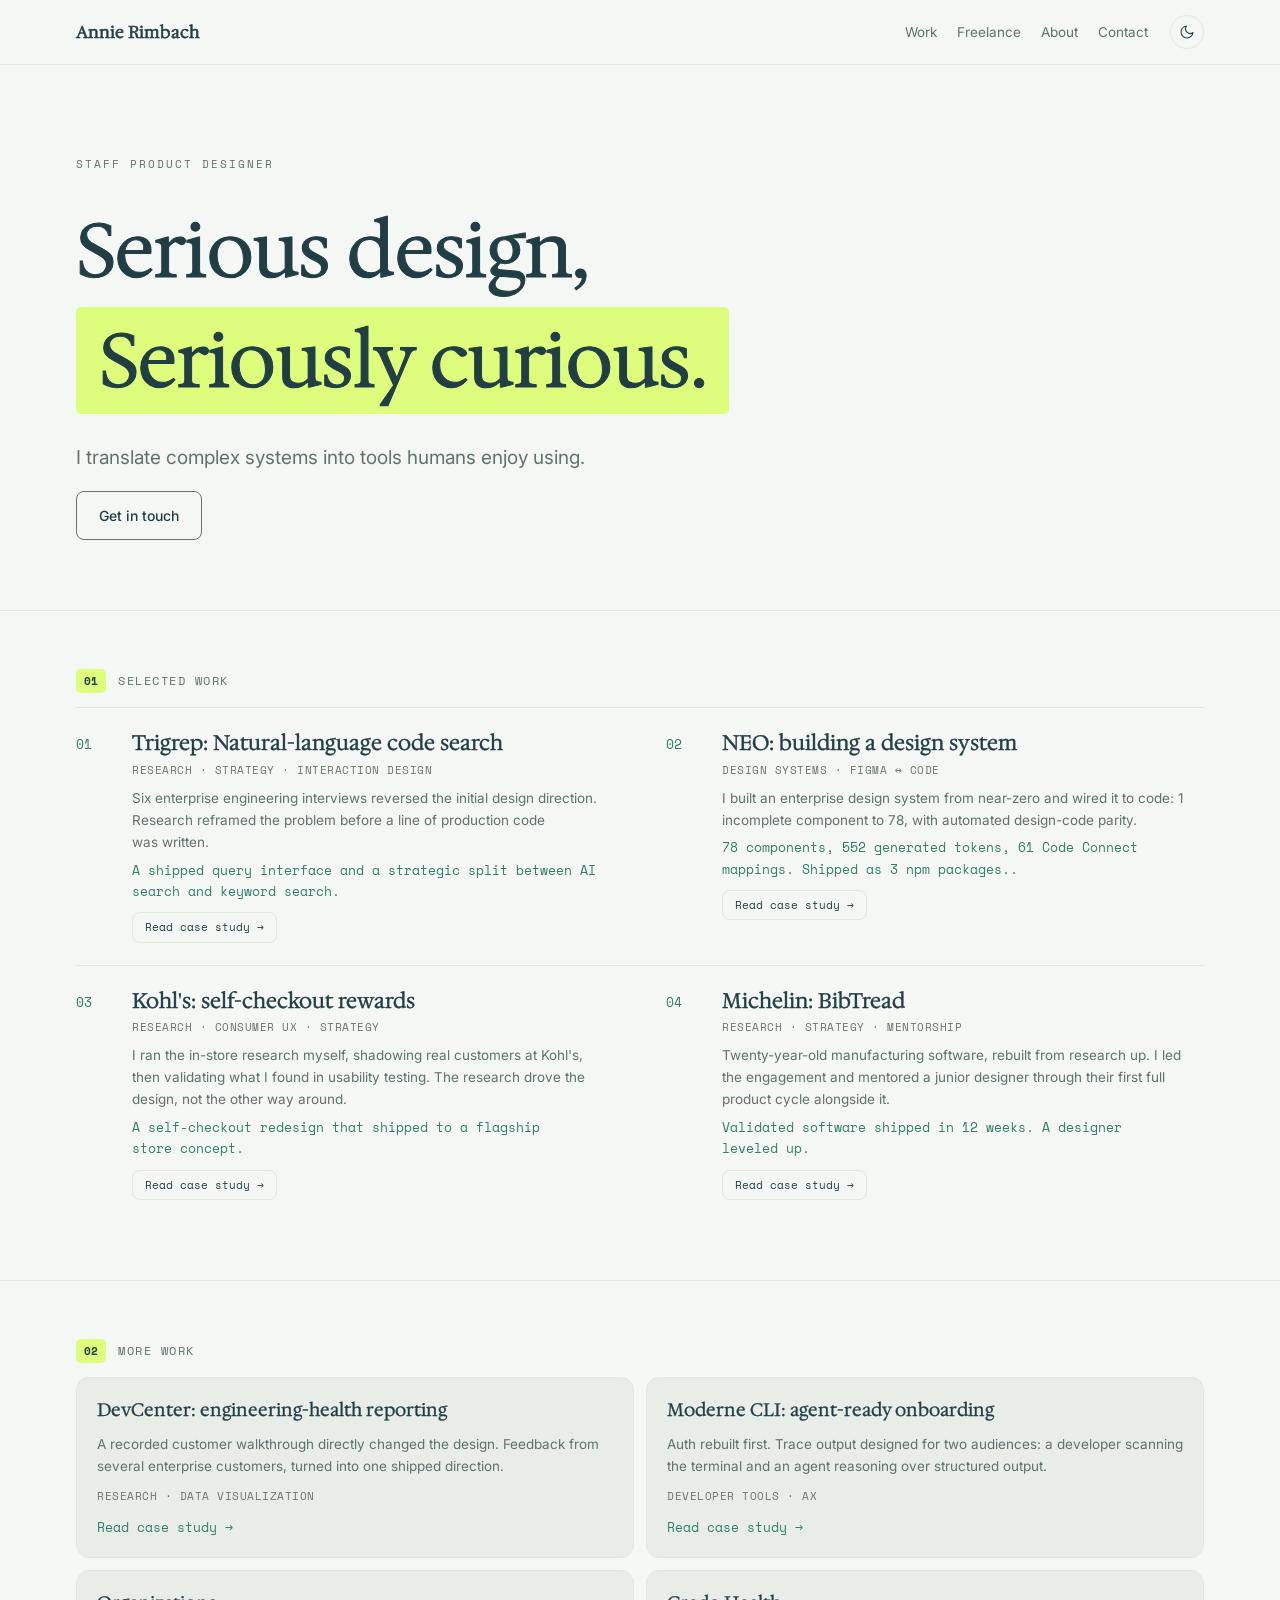
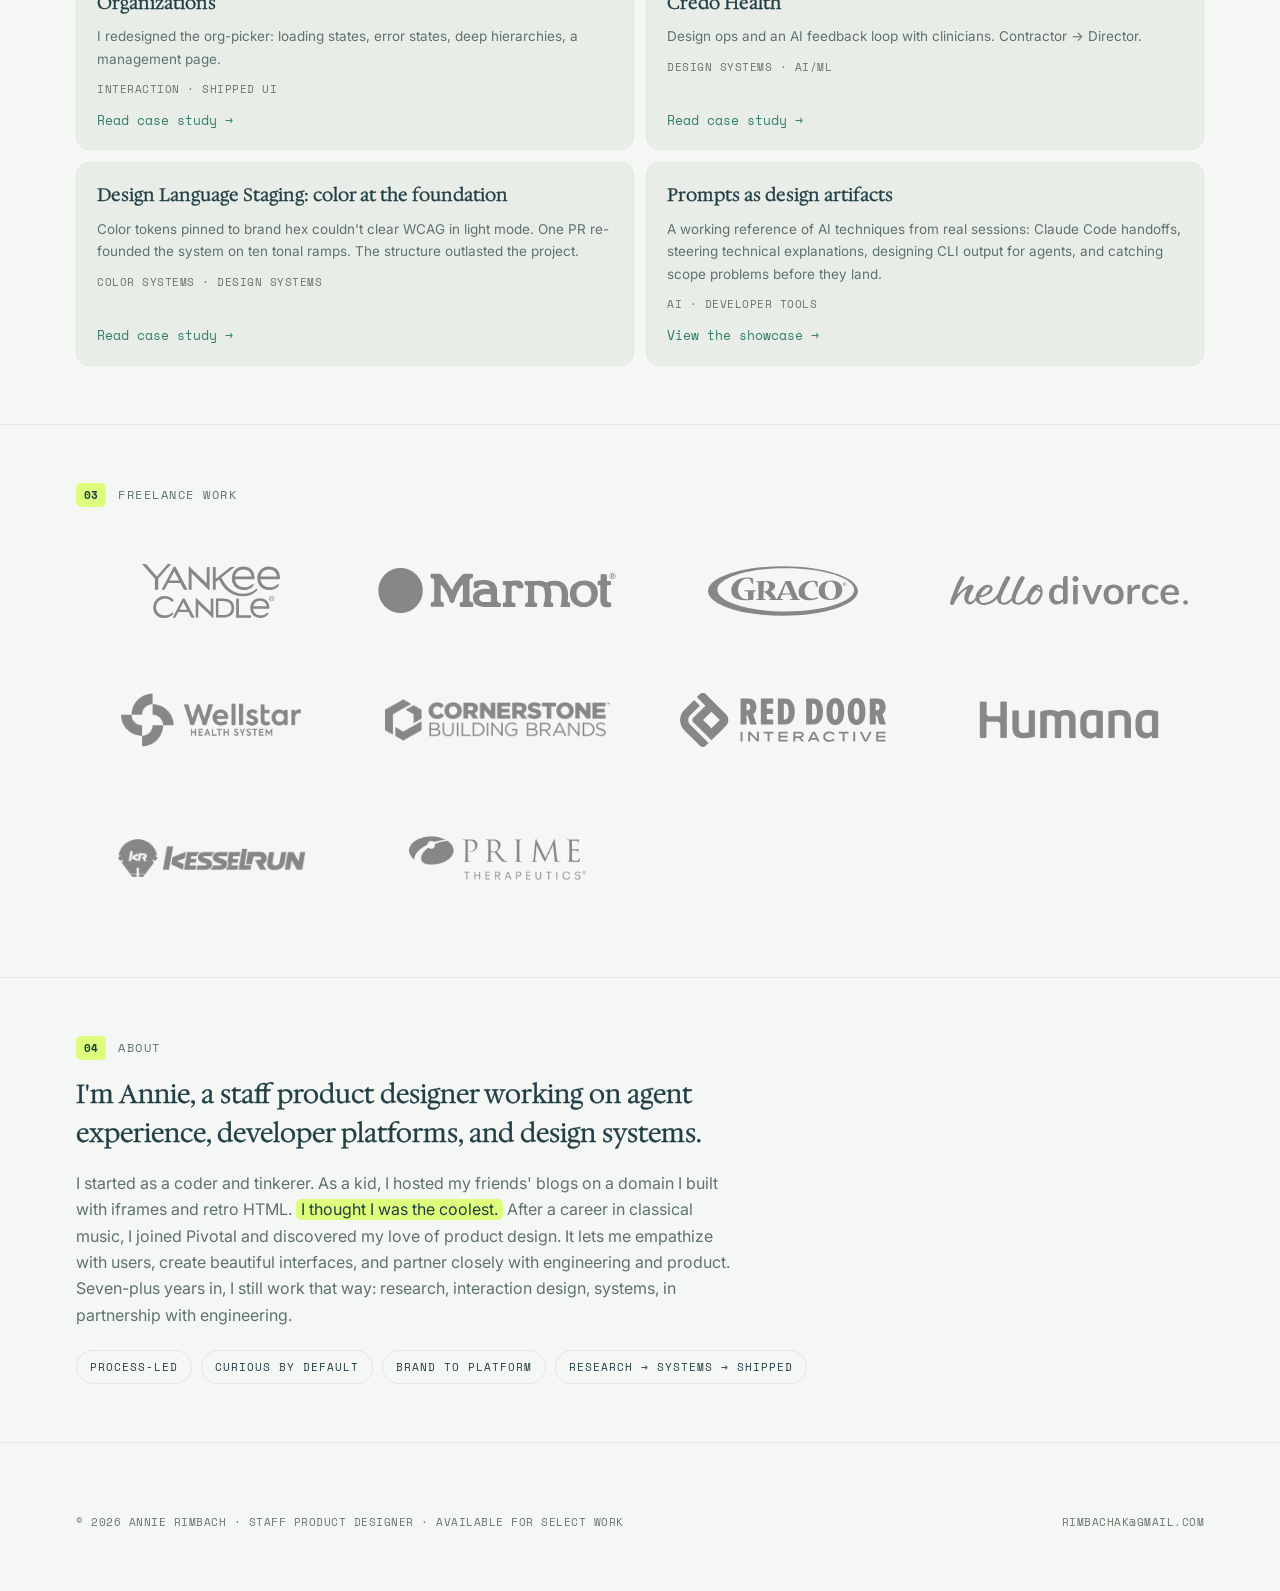
==== commit 86ff6db4: "Resize Kessel Run and Cornerstone to 90px (125% of base) Co-Authored-By: Claude Sonnet 4.6 <noreply@" ====
--- a/index.html
+++ b/index.html
@@ -265,10 +265,10 @@
         <div class="logo-tile"><div class="logo-img-wrap"><img src="assets/logos/graco.svg" alt="Graco" loading="lazy" style="height:54px"><span class="logo-fallback">Graco</span></div></div>
         <div class="logo-tile"><div class="logo-img-wrap"><img src="assets/logos/hello-divorce.svg" alt="Hello Divorce" loading="lazy"><span class="logo-fallback">Hello Divorce</span></div></div>
         <div class="logo-tile"><div class="logo-img-wrap"><img src="assets/logos/wellstar.png" alt="Wellstar" loading="lazy"><span class="logo-fallback">Wellstar</span></div></div>
-<div class="logo-tile"><div class="logo-img-wrap"><img src="assets/logos/cornerstone.png" alt="Cornerstone Building Brands" loading="lazy"><span class="logo-fallback">Cornerstone Building Brands</span></div></div>
+<div class="logo-tile"><div class="logo-img-wrap"><img src="assets/logos/cornerstone.png" alt="Cornerstone Building Brands" loading="lazy" style="height:90px"><span class="logo-fallback">Cornerstone Building Brands</span></div></div>
         <div class="logo-tile"><div class="logo-img-wrap"><img src="assets/logos/red-door.svg" alt="Red Door Interactive" loading="lazy" style="height:54px"><span class="logo-fallback">Red Door Interactive</span></div></div>
         <div class="logo-tile"><div class="logo-img-wrap"><img src="assets/logos/humana.png" alt="Humana" loading="lazy"><span class="logo-fallback">Humana</span></div></div>
-        <div class="logo-tile"><div class="logo-img-wrap"><img src="assets/logos/kessel-run.png" alt="Kessel Run (USAF)" loading="lazy"><span class="logo-fallback">Kessel Run</span></div></div>
+        <div class="logo-tile"><div class="logo-img-wrap"><img src="assets/logos/kessel-run.png" alt="Kessel Run (USAF)" loading="lazy" style="height:90px"><span class="logo-fallback">Kessel Run</span></div></div>
         <div class="logo-tile"><div class="logo-img-wrap"><img src="assets/logos/prime-therapeutics.png" alt="Prime Therapeutics" loading="lazy"><span class="logo-fallback">Prime Therapeutics</span></div></div>
       </div>
     </div>
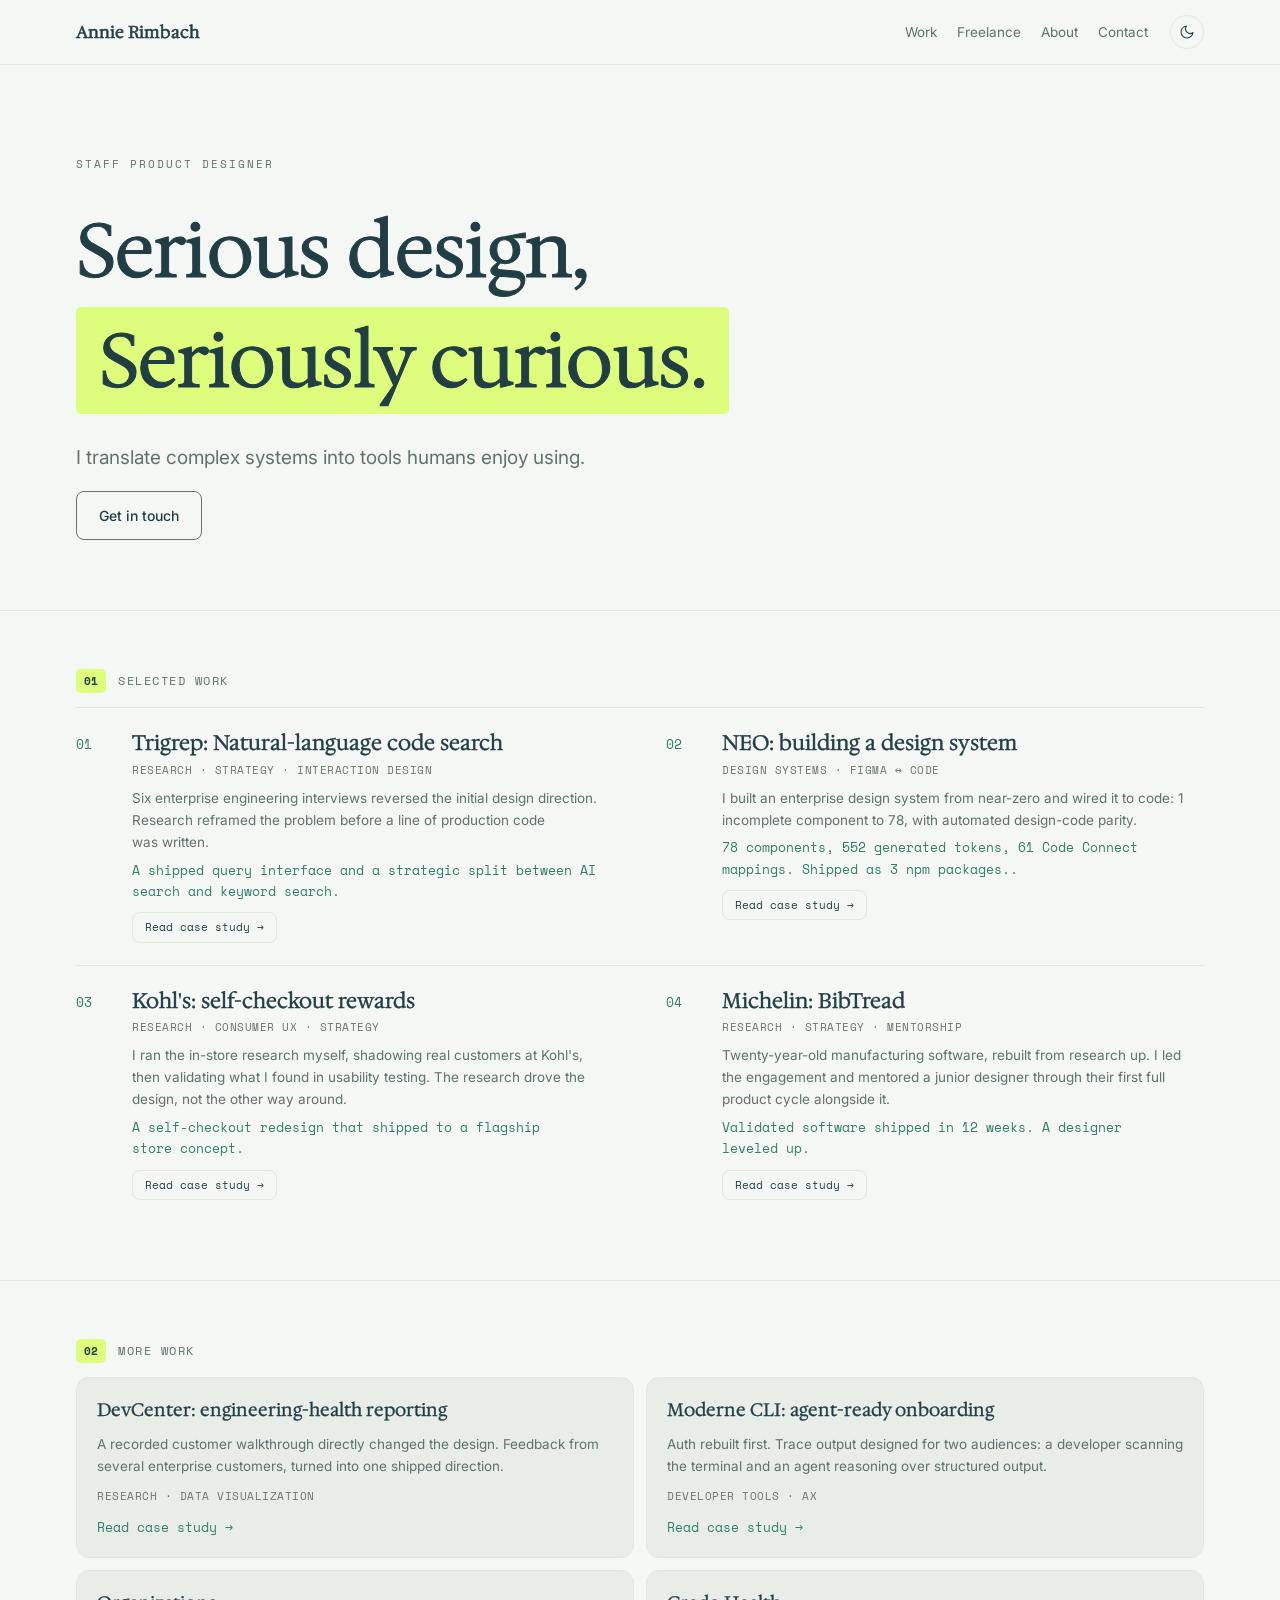
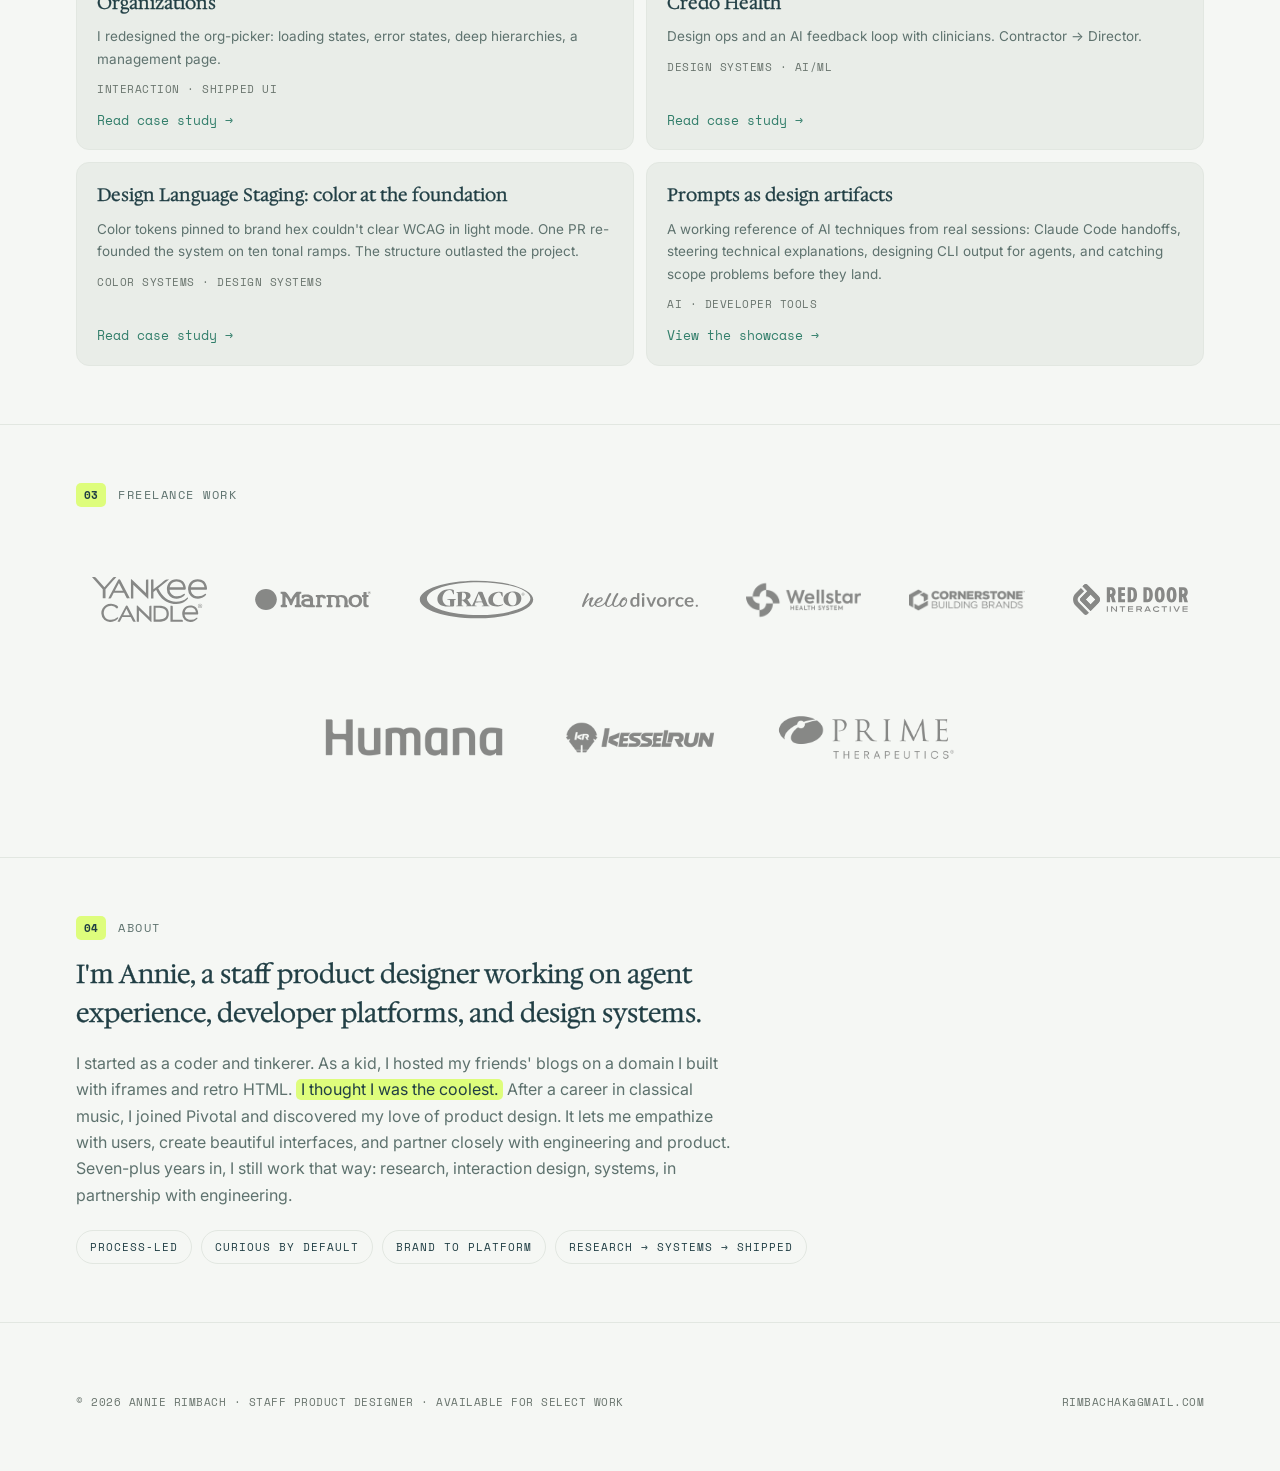
==== commit b4d9fe8c: "Logo grid: switch to centered flexbox, no orphan row Co-Authored-By: Claude Sonnet 4.6 <noreply@anth" ====
--- a/index.html
+++ b/index.html
@@ -94,14 +94,13 @@
   .chip{font-family:'Space Mono',monospace;font-size:11px;text-transform:uppercase;letter-spacing:1px;border:0.5px solid var(--line);border-radius:30px;padding:7px 13px;color:var(--ink)}
 
   /* LOGO GRID */
-  .logo-grid{display:grid;grid-template-columns:repeat(4,1fr);gap:1rem;margin-top:2rem}
-  .logo-tile{display:flex;align-items:center;justify-content:center;padding:1rem}
+  .logo-grid{display:flex;flex-wrap:wrap;justify-content:center;align-items:center;gap:1rem;margin-top:2rem}
+  .logo-tile{flex:1 1 130px;max-width:210px;display:flex;align-items:center;justify-content:center;padding:1rem}
   .logo-img-wrap{display:flex;align-items:center;justify-content:center;width:100%}
   .logo-img-wrap img{width:100%;height:72px;object-fit:contain;filter:brightness(0) opacity(0.45)}
   [data-theme="dark"] .logo-img-wrap img{filter:brightness(0) invert(1) opacity(0.5)}
   .logo-fallback{font-size:.8rem;font-weight:600;color:var(--muted);text-align:center}
   .logo-img-wrap img+.logo-fallback{display:none}
-  @media(max-width:768px){.logo-grid{grid-template-columns:repeat(2,1fr)}}
 
   footer{border-top:0.5px solid var(--line);padding:46px 0 60px}
   .fgrid{display:flex;justify-content:space-between;align-items:flex-end;gap:24px;flex-wrap:wrap}
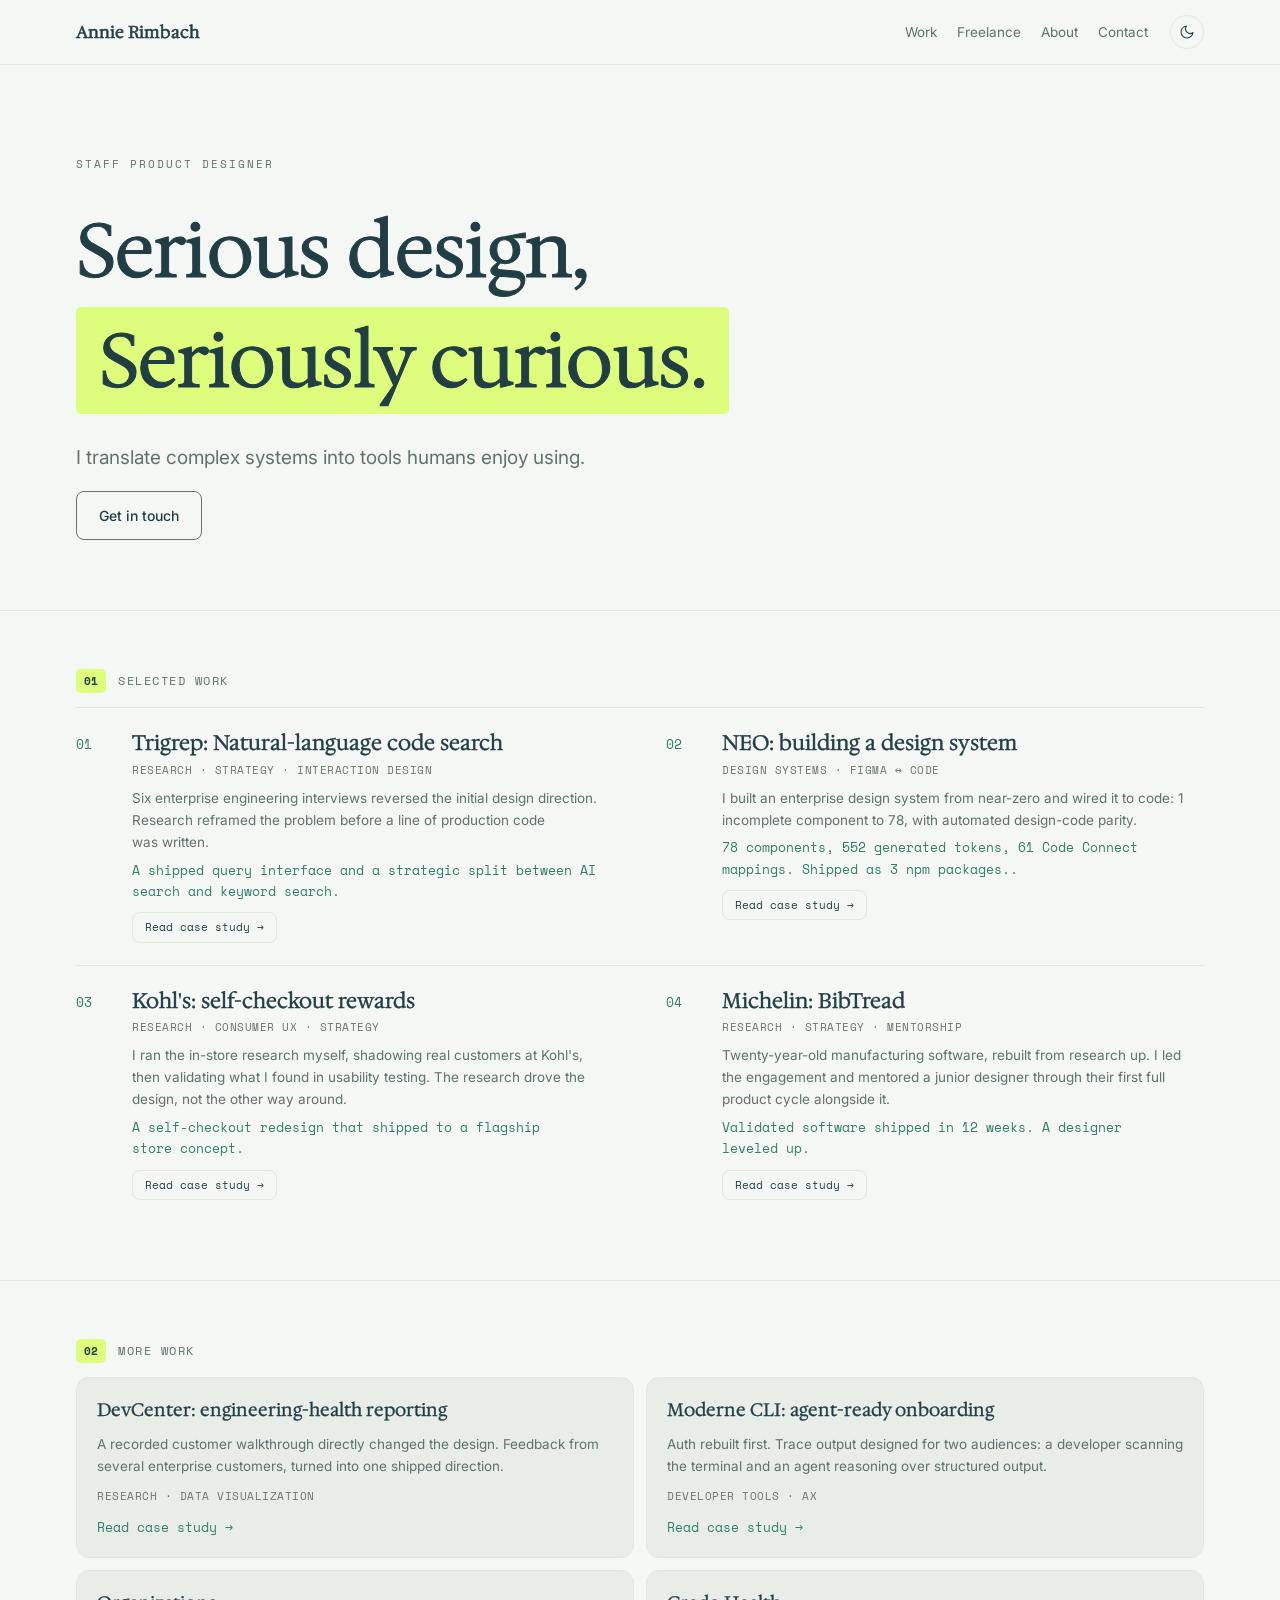
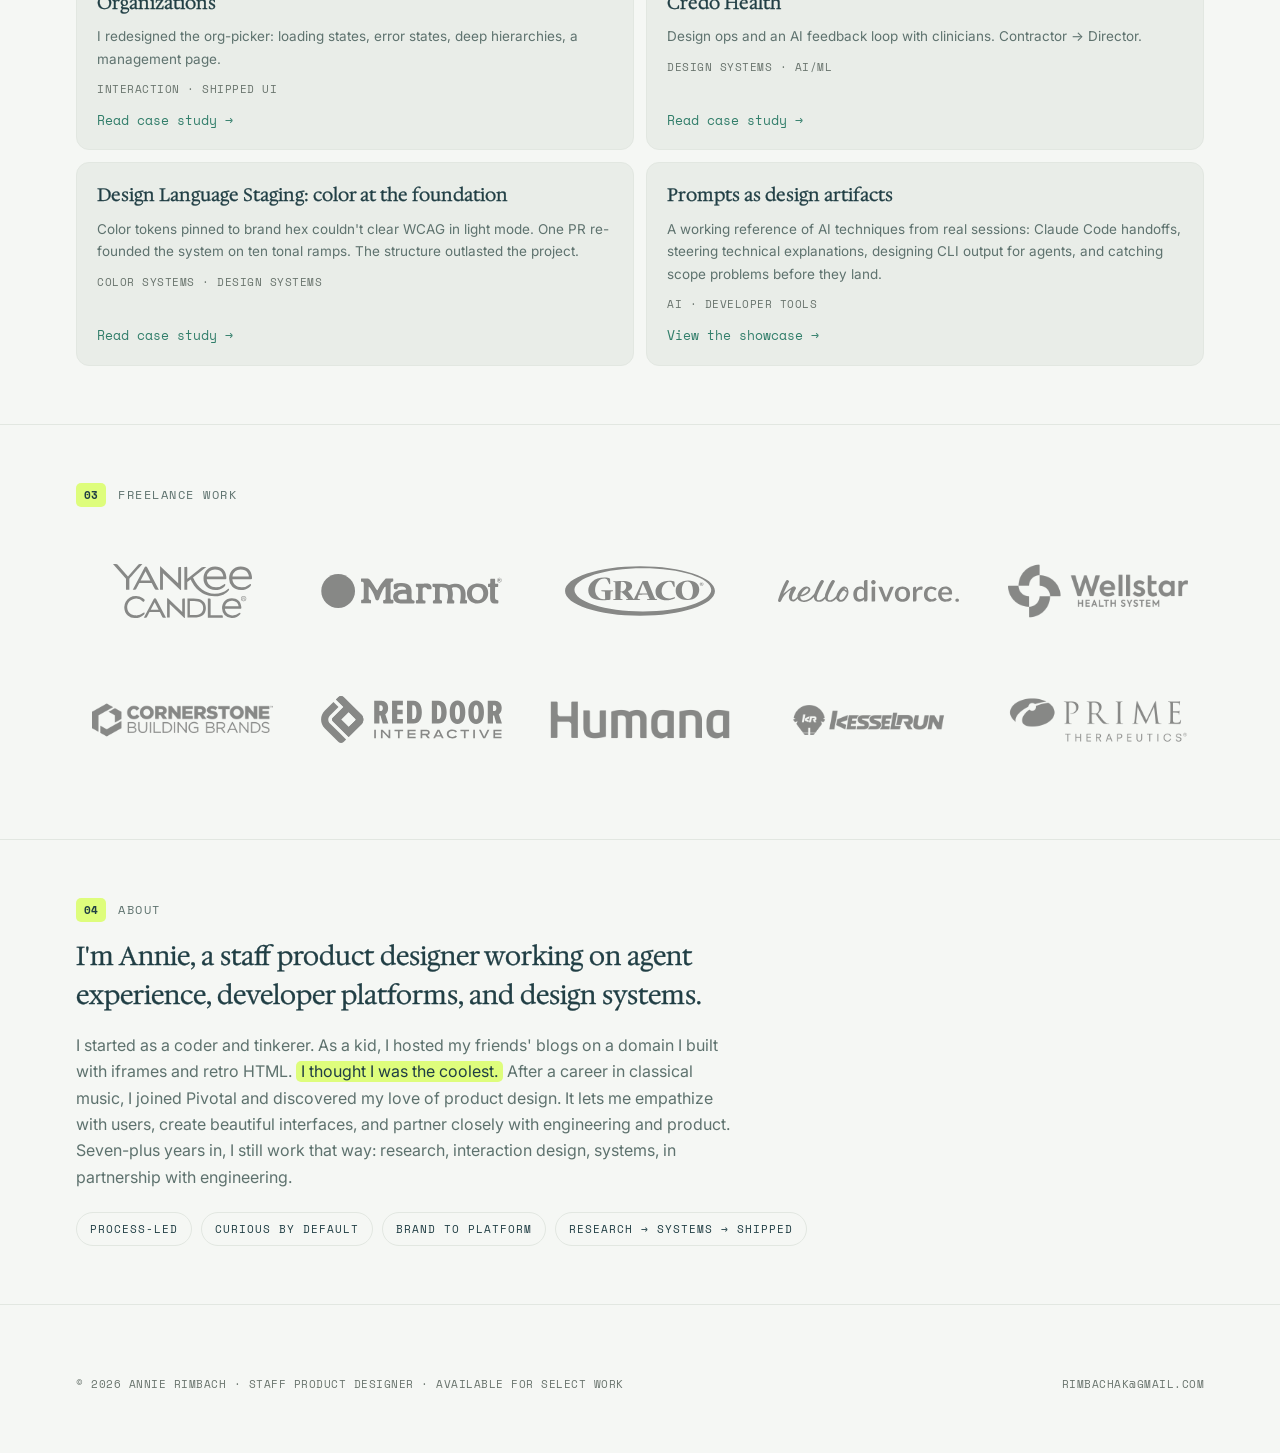
==== commit 08c3722c: "Logo grid: 5-column grid for guaranteed 5×2 layout Co-Authored-By: Claude Sonnet 4.6 <noreply@anthro" ====
--- a/index.html
+++ b/index.html
@@ -94,8 +94,9 @@
   .chip{font-family:'Space Mono',monospace;font-size:11px;text-transform:uppercase;letter-spacing:1px;border:0.5px solid var(--line);border-radius:30px;padding:7px 13px;color:var(--ink)}
 
   /* LOGO GRID */
-  .logo-grid{display:flex;flex-wrap:wrap;justify-content:center;align-items:center;gap:1rem;margin-top:2rem}
-  .logo-tile{flex:1 1 130px;max-width:210px;display:flex;align-items:center;justify-content:center;padding:1rem}
+  .logo-grid{display:grid;grid-template-columns:repeat(5,1fr);gap:1rem;margin-top:2rem}
+  .logo-tile{display:flex;align-items:center;justify-content:center;padding:1rem}
+  @media(max-width:768px){.logo-grid{grid-template-columns:repeat(2,1fr)}}
   .logo-img-wrap{display:flex;align-items:center;justify-content:center;width:100%}
   .logo-img-wrap img{width:100%;height:72px;object-fit:contain;filter:brightness(0) opacity(0.45)}
   [data-theme="dark"] .logo-img-wrap img{filter:brightness(0) invert(1) opacity(0.5)}
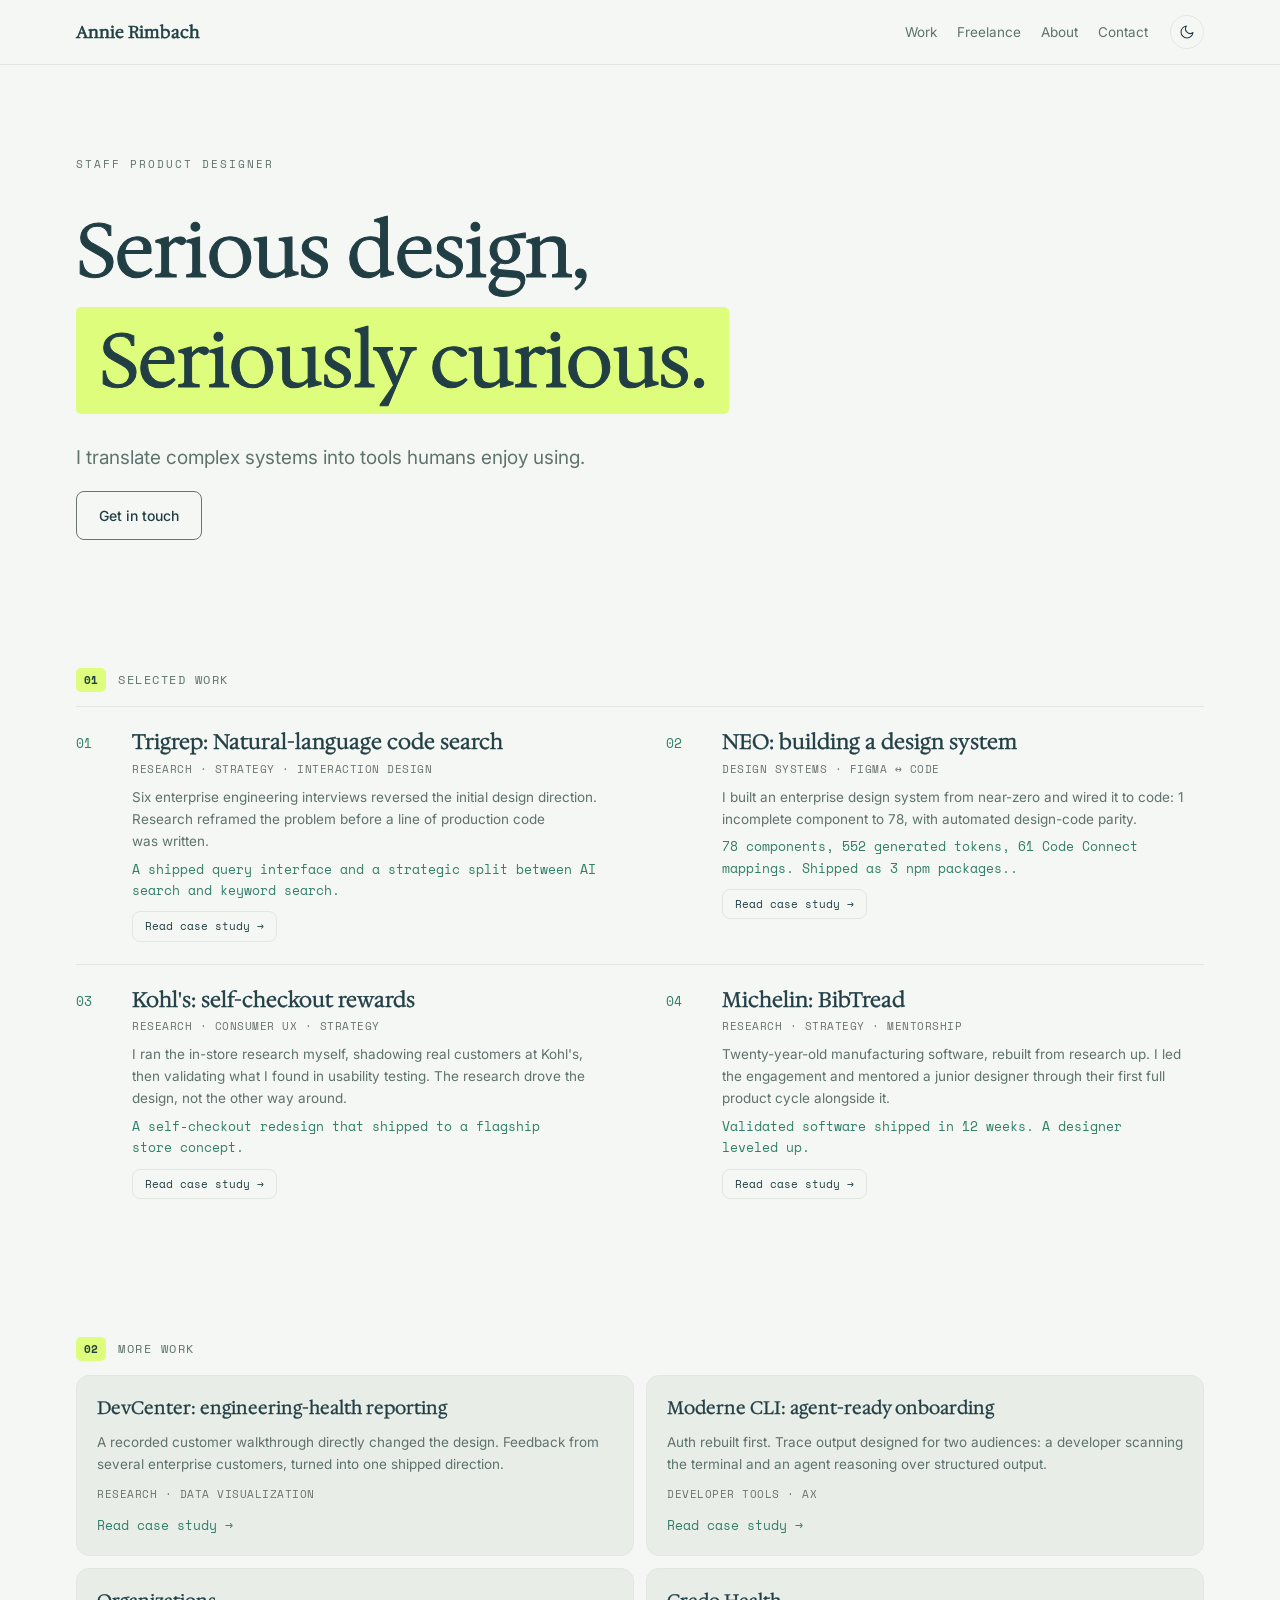
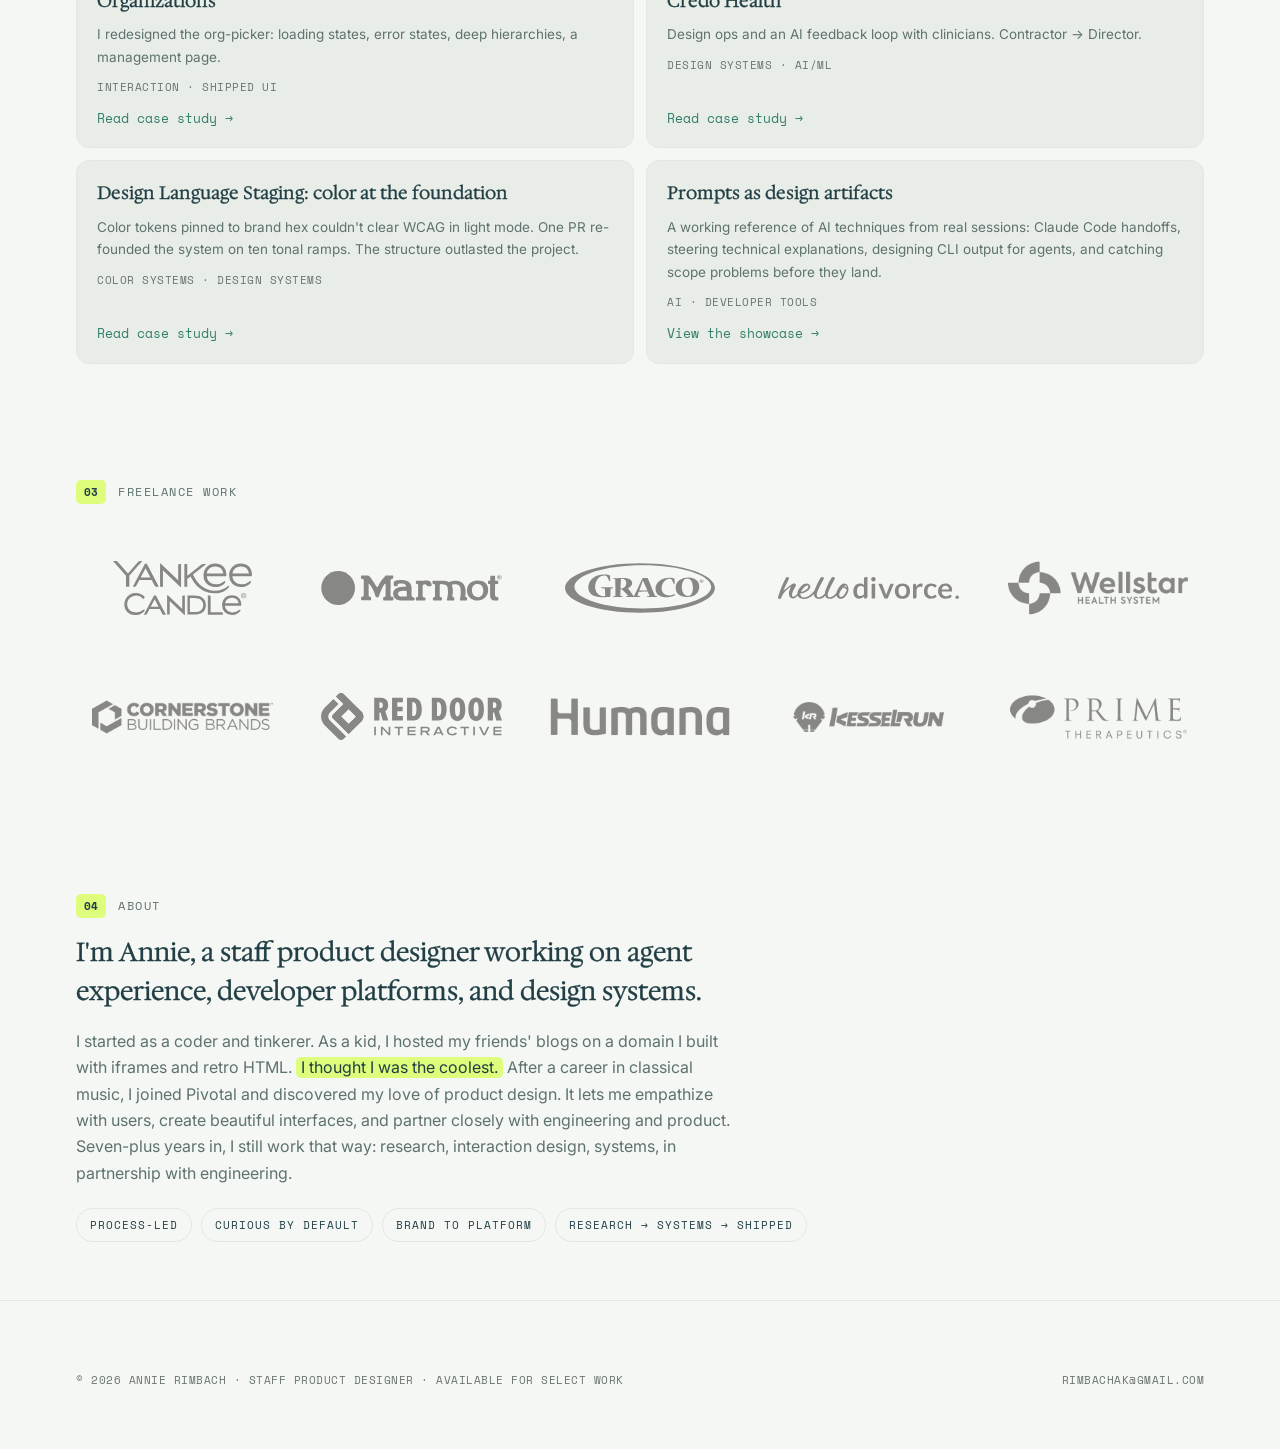
==== commit 8388b7f5: "Remove faint section dividers Co-Authored-By: Claude Sonnet 4.6 <noreply@anthropic.com>" ====
--- a/index.html
+++ b/index.html
@@ -50,7 +50,7 @@
   .btn.ghost{background:transparent;color:var(--ink);border:1px solid var(--muted2)}
 
   /* SECTION */
-  section{padding:58px 0;border-top:0.5px solid var(--line)}
+  section{padding:58px 0}
   .shead{display:flex;align-items:center;gap:12px;margin-bottom:14px}
   .shead .tick{display:none}
   .shead .n{font-family:'Space Mono',monospace;font-size:11px;font-weight:700;color:#203E44;background:var(--lime);border-radius:5px;padding:3px 8px;flex-shrink:0}
